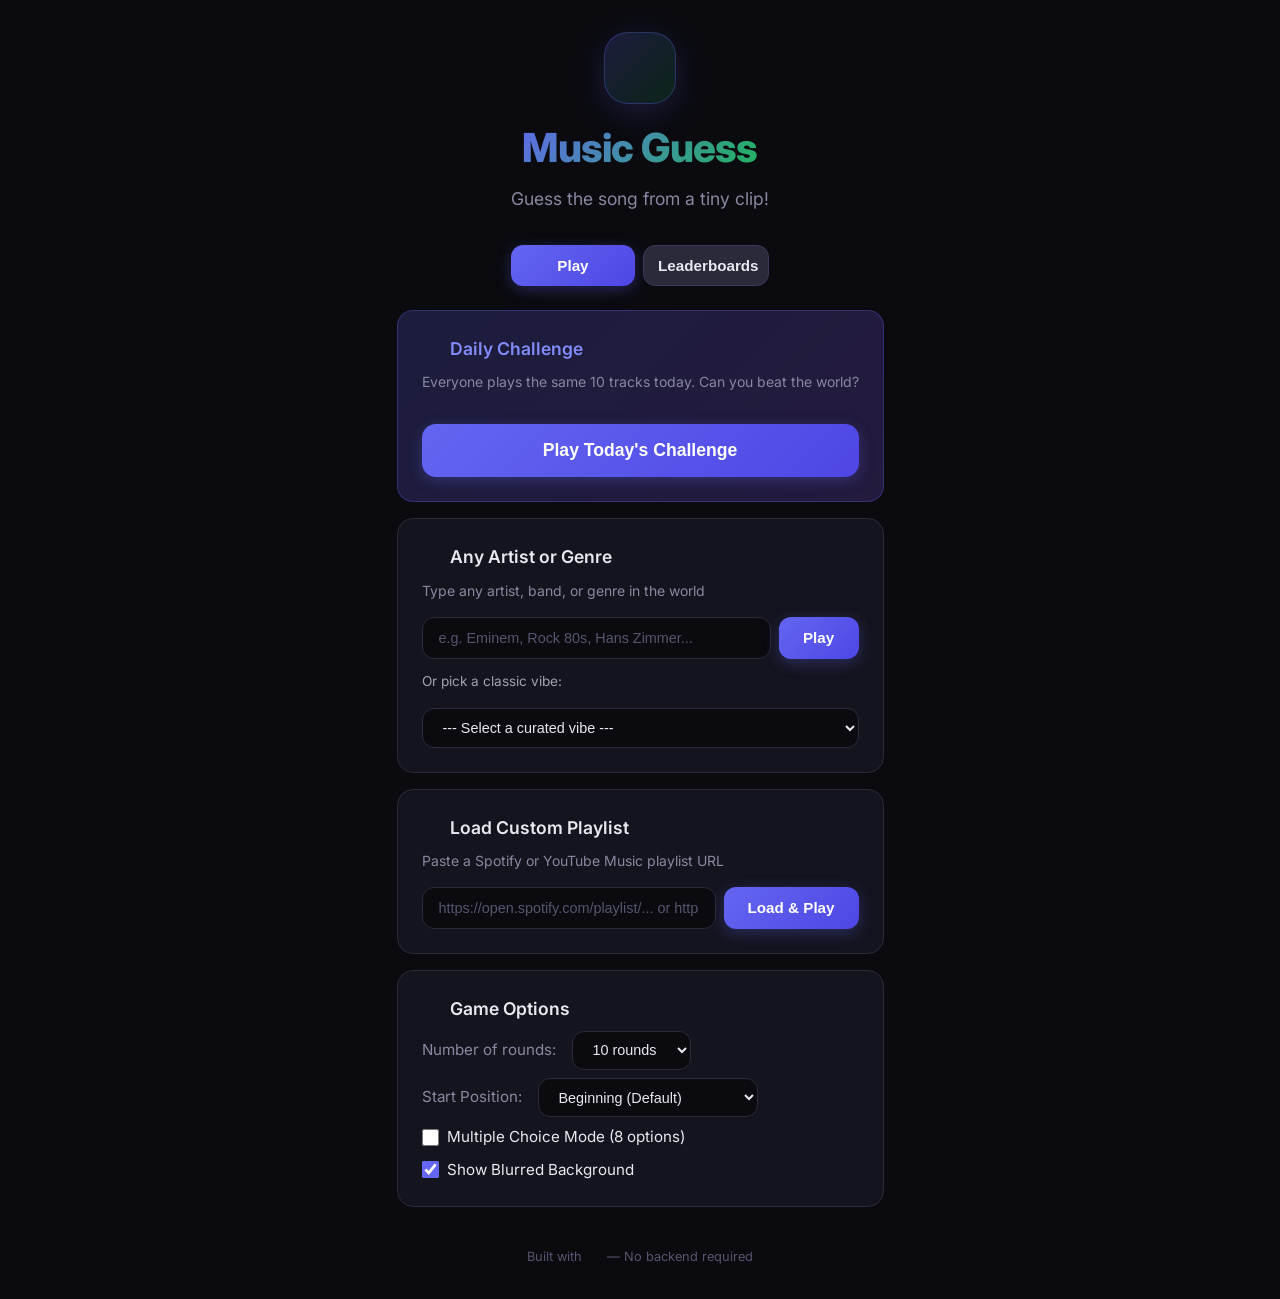
==== index.html @ 4e0e9b8f "feat: add global leaderboards tab to home screen" ====
<!DOCTYPE html>
<html lang="en">
<head>
    <meta charset="UTF-8">
    <meta name="viewport" content="width=device-width, initial-scale=1.0">
    <title>Music Guess — Song Guessing Game</title>
    <meta name="description" content="Guess the song from a tiny audio clip! Heardle-style music quiz using your Spotify or YouTube Music playlists.">

    <!-- Google Fonts: Inter -->
    <link rel="preconnect" href="https://fonts.googleapis.com">
    <link rel="preconnect" href="https://fonts.gstatic.com" crossorigin>
    <link href="https://fonts.googleapis.com/css2?family=Inter:wght@400;500;600;700;800&display=swap" rel="stylesheet">

    <!-- Favicon -->
    <link rel="icon" href="data:image/svg+xml,<svg xmlns='http://www.w3.org/2000/svg' viewBox='0 0 100 100'><text y='.9em' font-size='90'>🎵</text></svg>">

    <!-- Lucide Icons -->
    <script src="https://unpkg.com/lucide@0.469.0/dist/umd/lucide.min.js"></script>

    <!-- Stylesheet -->
    <link rel="stylesheet" href="css/style.css?v=18">
</head>
<body>
    <!-- Chameleon Mode Background Layer -->
    <div id="bg-layer" class="bg-layer"></div>

    <!-- ═══════════════════════════════════════════════════════════════
         SCREEN 1: SETUP
         ═══════════════════════════════════════════════════════════════ -->
    <div id="screen-setup" class="screen active" aria-hidden="false">
        <div class="container setup-container">
            <!-- Logo -->
            <header class="logo-section">
                <div class="logo-icon">
                    <i data-lucide="music-2"></i>
                </div>
                <h1 class="logo-title">Music Guess</h1>
                <p class="logo-subtitle">Guess the song from a tiny clip!</p>
            </header>

            <div class="setup-tabs" style="display: flex; gap: 0.5rem; justify-content: center; margin-bottom: 1.5rem;">
                <button id="tab-play" class="btn btn-primary" style="flex: 1;">Play</button>
                <button id="tab-leaderboards" class="btn btn-secondary" style="flex: 1;"><i data-lucide="trophy"></i> Leaderboards</button>
            </div>

            <div id="setup-content-play">
            <section class="card" id="daily-challenge-section" style="background: linear-gradient(135deg, rgba(99, 102, 241, 0.2) 0%, rgba(139, 92, 246, 0.2) 100%); border-color: rgba(99, 102, 241, 0.3);">
                <h3 class="card-title" style="color: #818cf8;">
                    <span class="card-icon"><i data-lucide="calendar"></i></span> Daily Challenge
                </h3>
                <p class="card-desc">Everyone plays the same 10 tracks today. Can you beat the world?</p>
                <button id="daily-challenge-btn" class="btn btn-primary btn-lg" style="width: 100%; margin-top: 1rem;">
                    Play Today's Challenge
                </button>
            </section>

            <!-- Infinite Search -->
            <section class="card" id="infinite-search-section">
                <h3 class="card-title">
                    <span class="card-icon"><i data-lucide="search"></i></span> Any Artist or Genre
                </h3>
                <p class="card-desc">Type any artist, band, or genre in the world</p>
                <div class="input-group" style="margin-bottom: 0.75rem;">
                    <input type="text" id="infinite-search-input"
                           placeholder="e.g. Eminem, Rock 80s, Hans Zimmer..."
                           spellcheck="false"
                           autocomplete="off">
                    <button id="infinite-search-btn" class="btn btn-primary">
                        <span>Play</span>
                    </button>
                </div>
                
                <!-- Quick suggestions -->
                <div style="font-size: 0.85rem; color: #9ca3af; margin-bottom: 0.5rem;">Or pick a classic vibe:</div>
                <div id="curated-modes-container" class="curated-modes-container">
                    <!-- Populated by JS -->
                </div>
            </section>

            <!-- Playlist URL -->
            <section class="card">
                <h3 class="card-title">
                    <span class="card-icon"><i data-lucide="list-music"></i></span> Load Custom Playlist
                </h3>
                <p class="card-desc">Paste a Spotify or YouTube Music playlist URL</p>
                <div class="input-group">
                    <input type="url" id="playlist-url-input"
                           placeholder="https://open.spotify.com/playlist/... or https://music.youtube.com/playlist?list=..."
                           spellcheck="false"
                           autocomplete="off">
                    <button id="load-playlist-btn" class="btn btn-primary">
                        <span>Load &amp; Play</span>
                    </button>
                </div>
            </section>

            <!-- Game Options -->
            <section class="card">
                <h3 class="card-title">
                    <span class="card-icon"><i data-lucide="sliders-horizontal"></i></span> Game Options
                </h3>
                <div class="options-row">
                    <label for="rounds-select">Number of rounds:</label>
                    <select id="rounds-select" class="select-input">
                        <option value="5">5 rounds</option>
                        <option value="10" selected>10 rounds</option>
                        <option value="15">15 rounds</option>
                        <option value="20">20 rounds</option>
                    </select>
                </div>
                <div class="options-row" style="margin-top: 0.5rem;">
                    <label for="start-pos-select" title="Choose where the song starts playing">Start Position:</label>
                    <select id="start-pos-select" class="select-input">
                        <option value="beginning" selected>Beginning (Default)</option>
                        <option value="chorus">Chorus (Highlight or 33%)</option>
                        <option value="random">Random (Hardcore)</option>
                    </select>
                </div>
                <div class="options-row" style="margin-top: 0.5rem;">
                    <label class="checkbox-label" title="Choose from a grid of options instead of typing">
                        <input type="checkbox" id="multiple-choice-checkbox">
                        Multiple Choice Mode (8 options)
                    </label>
                </div>
                <div class="options-row" style="margin-top: 0.5rem;">
                    <label class="checkbox-label" title="Show blurred background images from YouTube">
                        <input type="checkbox" id="bg-image-checkbox" checked>
                        Show Blurred Background
                    </label>
                </div>
            </div>

            <div id="setup-content-leaderboards" style="display: none;">
                <section class="card">
                    <h3 class="card-title">
                        <span class="card-icon"><i data-lucide="trophy"></i></span> Global Leaderboards
                    </h3>
                    <p class="card-desc">Select a leaderboard to view the top scores.</p>
                    
                    <div class="options-row">
                        <select id="leaderboard-select" class="select-input" style="width: 100%;">
                            <!-- Populated by JS (Daily Challenge + Curated) -->
                        </select>
                    </div>
                    
                    <div id="home-leaderboard-list" style="margin-top: 1rem; display: flex; flex-direction: column; gap: 0.5rem; max-height: 400px; overflow-y: auto;">
                        <div style="text-align: center; color: #9ca3af; padding: 1rem;">Select a leaderboard...</div>
                    </div>
                </section>
            </div>

            <footer class="setup-footer">
                <p>Built with <i data-lucide="heart" class="footer-heart"></i> — No backend required</p>
            </footer>
        </div>
    </div>

    <!-- ═══════════════════════════════════════════════════════════════
         SCREEN 2: LOADING
         ═══════════════════════════════════════════════════════════════ -->
    <div id="screen-loading" class="screen" aria-hidden="true">
        <div class="container loading-container">
            <div class="loading-spinner"></div>
            <h2 class="loading-title">Preparing Your Game</h2>
            <p id="loading-status" class="loading-status">Connecting...</p>

            <div class="progress-bar-container">
                <div class="progress-bar" id="loading-progress"></div>
            </div>
            <p id="loading-count" class="loading-count"></p>
        </div>
    </div>

    <!-- ═══════════════════════════════════════════════════════════════
         SCREEN 3: GAME
         ═══════════════════════════════════════════════════════════════ -->
    <div id="screen-game" class="screen" aria-hidden="true">
        <div class="container game-container">
            <!-- Header bar -->
            <div class="game-header" style="display: flex; justify-content: space-between; align-items: center; margin-bottom: 1.5rem;">
                <button id="quit-game-btn" class="btn btn-secondary" style="padding: 0.4rem 0.6rem; border-radius: 8px;" title="Quit to Menu">
                    <i data-lucide="log-out" style="width: 16px; height: 16px;"></i>
                </button>
                <div class="round-info" style="font-weight: 500; color: #a1a1aa;">
                    Round <span id="current-round">1</span> / <span id="total-rounds">10</span>
                </div>
                <div class="score-info" style="font-weight: 700;">
                    Score: <span id="current-score" class="score-value" style="color: #4ade80;">0</span>
                </div>
            </div>

            <!-- Play button area -->
            <div class="player-area">
                <button id="play-btn" class="play-button" disabled aria-label="Play audio clip">
                    <span class="play-icon" id="play-icon-inner"><i data-lucide="play"></i></span>
                </button>
                <div class="duration-label" id="duration-label">500ms</div>
            </div>

            <!-- Skip dots / attempt indicator -->
            <div class="skip-dots" id="skip-dots">
                <!-- Generated by ui.js -->
            </div>


            <!-- Multiple Choice Grid (Hidden by default) -->
            <div id="multiple-choice-area" class="multiple-choice-area" style="display: none;">
                <!-- Generated by ui.js -->
            </div>

            <!-- Guess input area -->
            <div class="guess-area" id="guess-area">
                <div class="autocomplete-container">
                    <input type="text" id="guess-input"
                           placeholder="Know it? Type your guess..."
                           autocomplete="off"
                           spellcheck="false"
                           aria-label="Song guess">
                    <div class="autocomplete-dropdown" id="autocomplete-dropdown" role="listbox">
                        <!-- Generated by ui.js -->
                    </div>
                </div>
                <div class="guess-buttons">
                    <button id="submit-btn" class="btn btn-primary btn-guess" disabled>
                        Submit
                    </button>
                    <button id="skip-btn" class="btn btn-secondary btn-skip">
                        Skip
                    </button>
                </div>
            </div>
        </div>
    </div>

    <!-- ═══════════════════════════════════════════════════════════════
         SCREEN 4: ROUND RESULT
         ═══════════════════════════════════════════════════════════════ -->
    <div id="screen-result" class="screen" aria-hidden="true">
        <div class="container result-container">
            <div id="result-icon" class="result-icon correct"><i data-lucide="check"></i></div>
            <h2 id="result-title" class="result-heading correct">Correct!</h2>

            <div class="reveal-image-wrapper">
                <img id="result-image" class="reveal-image" src="" alt="Album Art">
            </div>

            <div class="result-track-info">
                <p class="result-track-name" id="result-track-name"></p>
                <p class="result-track-artist" id="result-track-artist"></p>
            </div>

            <div id="result-points-container" class="result-points earned">
                +<span id="result-points">0</span> points
            </div>

            <div class="platform-links">
                <a id="link-spotify" href="#" target="_blank" rel="noopener" class="btn btn-secondary platform-btn spotify">
                    <i data-lucide="music"></i> Spotify
                </a>
                <a id="link-apple" href="#" target="_blank" rel="noopener" class="btn btn-secondary platform-btn apple">
                    <i data-lucide="music-4"></i> Apple Music
                </a>
            </div>

            <button id="next-round-btn" class="btn btn-primary btn-lg">
                Next Round →
            </button>
        </div>
    </div>

    <!-- ═══════════════════════════════════════════════════════════════
         SCREEN 5: GAME SUMMARY
         ═══════════════════════════════════════════════════════════════ -->
    <div id="screen-summary" class="screen" aria-hidden="true">
        <div class="container summary-container">
            <h2 class="summary-title">Game Over!</h2>

            <div class="final-score-section">
                <div class="final-score-number">
                    <span id="final-score">0</span>
                    <span class="score-divider">/</span>
                    <span id="max-score">60</span>
                </div>
                <div id="score-percentage" class="score-percentage">0%</div>
            </div>

            <div class="rounds-breakdown" id="rounds-breakdown">
                <!-- Generated by ui.js -->
            </div>

            <div class="leaderboard-section card" id="leaderboard-container" style="display: none; margin-top: 1.5rem; background: rgba(0,0,0,0.4); border: 1px solid rgba(255,255,255,0.1);">
                <h3 class="card-title" style="margin-bottom: 1rem; text-align: center; color: #fbbf24;">
                    <i data-lucide="trophy"></i> Global Leaderboard
                </h3>
                
                <div id="leaderboard-submit-form" class="input-group" style="margin-bottom: 1rem;">
                    <input type="text" id="leaderboard-name-input" placeholder="Enter your nickname..." maxlength="20" autocomplete="off">
                    <button id="leaderboard-submit-btn" class="btn btn-primary">Submit Score</button>
                </div>
                
                <div id="leaderboard-list" style="display: flex; flex-direction: column; gap: 0.5rem; max-height: 250px; overflow-y: auto;">
                    <!-- Populated by JS -->
                </div>
            </div>

            <div class="summary-buttons">
                <button id="share-btn" class="btn btn-secondary btn-lg" style="margin-bottom: 0.5rem; width: 100%;">
                    <i data-lucide="share-2"></i> Share Result
                </button>
                <button id="play-again-btn" class="btn btn-primary btn-lg" style="width: 100%;">
                    <i data-lucide="rotate-ccw"></i> Play Again
                </button>
            </div>
        </div>
    </div>

    <!-- ═══════════════════════════════════════════════════════════════
         HIDDEN: YouTube IFrame Player (positioned off-screen)
         ═══════════════════════════════════════════════════════════════ -->
    <div id="yt-player-container" class="yt-player-hidden" aria-hidden="true">
        <div id="yt-player"></div>
    </div>

    <!-- ═══════════════════════════════════════════════════════════════
         SCRIPTS (order matters — dependencies first)
         ═══════════════════════════════════════════════════════════════ -->
    <script src="https://cdn.jsdelivr.net/npm/canvas-confetti@1.9.3/dist/confetti.browser.min.js"></script>
    <script src="js/config.js?v=18"></script>
    <script src="js/fuzzy.js?v=18"></script>
    <script src="js/auth.js?v=18"></script>
    <script src="js/search.js?v=18"></script>
    <script src="js/player.js?v=18"></script>
    <script src="js/sfx.js?v=18"></script>
    <script src="js/music-fetcher.js?v=19"></script>
    <script src="js/game.js?v=18"></script>
    <script src="js/ui.js?v=18"></script>
    <script src="js/app.js?v=18"></script>
    <script>
        // Initialize Lucide icons after DOM is ready
        document.addEventListener('DOMContentLoaded', () => lucide.createIcons());
    </script>
</body>
</html>
---- css/style.css ----
/*
 * style.css — Music Guess — Dark theme responsive stylesheet
 *
 * Color palette:
 *   Background:  #0a0a0f (deep dark)
 *   Surface:     #14141f (cards)
 *   Border:      #2a2a3a
 *   Text:        #e8e8f0 (primary), #8888a0 (secondary)
 *   Accent 1:    #1DB954 (Spotify green)
 *   Accent 2:    #6366f1 (indigo)
 *   Error:       #ef4444
 *   Warning:     #f59e0b
 *   Success:     #22c55e
 */

/* ═══════════════════════════════════════════════════════════════════
   RESET & BASE
   ═══════════════════════════════════════════════════════════════════ */
*, *::before, *::after {
    margin: 0;
    padding: 0;
    box-sizing: border-box;
}

html {
    font-size: 16px;
    -webkit-font-smoothing: antialiased;
    -moz-osx-font-smoothing: grayscale;
}

body {
    font-family: 'Inter', -apple-system, BlinkMacSystemFont, 'Segoe UI', Roboto, 'Helvetica Neue', Arial, sans-serif;
    background: #0a0a0f;
    color: #e8e8f0;
    min-height: 100vh;
    line-height: 1.6;
    overflow-x: hidden;
}

.bg-layer {
    position: fixed;
    top: -50px; left: -50px; right: -50px; bottom: -50px;
    z-index: -1;
    background-size: cover;
    background-position: center;
    filter: blur(60px) brightness(0.6);
    opacity: 0;
    transition: opacity 1.5s ease, filter 1.5s ease, background-image 1.5s ease;
}

a {
    color: #6366f1;
    text-decoration: none;
    transition: color 0.2s;
}
a:hover {
    color: #818cf8;
    text-decoration: underline;
}

/* ═══════════════════════════════════════════════════════════════════
   LAYOUT
   ═══════════════════════════════════════════════════════════════════ */
.container {
    max-width: 640px;
    margin: 0 auto;
    padding: 1.5rem;
    width: 100%;
}

.screen {
    display: none;
    min-height: 100vh;
    animation: fadeIn 0.3s ease-out;
}
.screen.active {
    display: flex;
    flex-direction: column;
    align-items: center;
    justify-content: center;
}

@keyframes fadeIn {
    from { opacity: 0; transform: translateY(10px); }
    to   { opacity: 1; transform: translateY(0); }
}

/* ═══════════════════════════════════════════════════════════════════
   CARDS
   ═══════════════════════════════════════════════════════════════════ */
.card {
    background: #14141f;
    border: 1px solid #2a2a3a;
    border-radius: 16px;
    padding: 1.5rem;
    margin-bottom: 1rem;
    width: 100%;
    transition: border-color 0.2s;
}
.card:hover {
    border-color: #3a3a5a;
}

.card-title {
    font-size: 1.1rem;
    font-weight: 600;
    margin-bottom: 0.5rem;
    display: flex;
    align-items: center;
    gap: 0.5rem;
}

.card-icon {
    display: flex;
    align-items: center;
    justify-content: center;
    width: 1.3rem;
    height: 1.3rem;
    color: #6366f1;
    flex-shrink: 0;
}
.card-icon svg {
    width: 100%;
    height: 100%;
    stroke-width: 2;
}

.card-desc {
    font-size: 0.875rem;
    color: #8888a0;
    margin-bottom: 1rem;
    line-height: 1.5;
}
.card-desc small {
    opacity: 0.7;
}

/* ═══════════════════════════════════════════════════════════════════
   BUTTONS
   ═══════════════════════════════════════════════════════════════════ */
.btn {
    display: inline-flex;
    align-items: center;
    justify-content: center;
    padding: 0.7rem 1.5rem;
    border: none;
    border-radius: 12px;
    font-size: 0.95rem;
    font-weight: 600;
    cursor: pointer;
    transition: all 0.2s ease;
    white-space: nowrap;
    min-width: 80px;
}
.btn:disabled {
    opacity: 0.4;
    cursor: not-allowed;
}

.btn-primary {
    background: linear-gradient(135deg, #6366f1, #4f46e5);
    color: white;
    box-shadow: 0 4px 15px rgba(99, 102, 241, 0.3);
}
.btn-primary:hover:not(:disabled) {
    background: linear-gradient(135deg, #818cf8, #6366f1);
    box-shadow: 0 6px 20px rgba(99, 102, 241, 0.4);
    transform: translateY(-1px);
}
.btn-primary:active:not(:disabled) {
    transform: translateY(0);
}

.btn-secondary {
    background: #2a2a3a;
    color: #e8e8f0;
    border: 1px solid #3a3a5a;
}
.btn-secondary:hover:not(:disabled) {
    background: #3a3a4a;
    border-color: #4a4a6a;
}

.btn-lg {
    padding: 1rem 2.5rem;
    font-size: 1.1rem;
    border-radius: 14px;
}

/* ═══════════════════════════════════════════════════════════════════
   INPUTS
   ═══════════════════════════════════════════════════════════════════ */
.input-group {
    display: flex;
    gap: 0.5rem;
    width: 100%;
}

.input-group input[type="text"],
.input-group input[type="url"] {
    flex: 1;
    min-width: 0;
}

input[type="text"],
input[type="url"] {
    background: #0a0a0f;
    border: 1px solid #2a2a3a;
    border-radius: 12px;
    padding: 0.75rem 1rem;
    font-size: 0.9rem;
    color: #e8e8f0;
    outline: none;
    transition: border-color 0.2s, box-shadow 0.2s;
    width: 100%;
}
input:focus {
    border-color: #6366f1;
    box-shadow: 0 0 0 3px rgba(99, 102, 241, 0.15);
}
input::placeholder {
    color: #555570;
}
input:disabled {
    opacity: 0.5;
    cursor: not-allowed;
}

.select-input {
    background: #0a0a0f;
    border: 1px solid #2a2a3a;
    border-radius: 12px;
    padding: 0.6rem 1rem;
    font-size: 0.9rem;
    color: #e8e8f0;
    outline: none;
    cursor: pointer;
    appearance: auto;
}

.options-row {
    display: flex;
    align-items: center;
    gap: 1rem;
    flex-wrap: wrap;
}
.options-row label {
    font-size: 0.95rem;
    color: #8888a0;
}
.checkbox-label {
    display: flex;
    align-items: center;
    gap: 0.5rem;
    cursor: pointer;
    user-select: none;
    color: #e8e8f0 !important;
}
.checkbox-label input[type="checkbox"] {
    width: 1.1rem;
    height: 1.1rem;
    accent-color: #6366f1;
}

.status-text {
    font-size: 0.8rem;
    margin-top: 0.5rem;
    min-height: 1.2rem;
}
.status-text.success { color: #22c55e; }
.status-text.error { color: #ef4444; }

/* ═══════════════════════════════════════════════════════════════════
   CURATED MODES (QUICK PLAY)
   ═══════════════════════════════════════════════════════════════════ */
.curated-modes-container {
    display: flex;
    flex-direction: column;
    gap: 1.5rem;
    margin-top: 1rem;
}

.modes-category {
    display: flex;
    flex-direction: column;
    gap: 0.5rem;
}

.modes-category-title {
    font-size: 0.85rem;
    text-transform: uppercase;
    letter-spacing: 1px;
    color: #8888a0;
    font-weight: 700;
}

.modes-grid {
    display: grid;
    grid-template-columns: repeat(auto-fill, minmax(130px, 1fr));
    gap: 0.5rem;
}

.mode-chip {
    background: #1e1e2e;
    border: 1px solid #3a3a5a;
    border-radius: 10px;
    padding: 0.75rem 0.5rem;
    font-size: 0.85rem;
    font-weight: 600;
    color: #c8c8e0;
    cursor: pointer;
    text-align: center;
    transition: all 0.2s ease;
    display: flex;
    align-items: center;
    justify-content: center;
    min-height: 44px;
}

.mode-chip:hover {
    background: rgba(99, 102, 241, 0.15);
    border-color: #6366f1;
    color: #fff;
    transform: translateY(-2px);
    box-shadow: 0 4px 12px rgba(99, 102, 241, 0.2);
}

.mode-chip:active {
    transform: translateY(0);
}

/* ═══════════════════════════════════════════════════════════════════
   SETUP SCREEN
   ═══════════════════════════════════════════════════════════════════ */
.setup-container {
    display: flex;
    flex-direction: column;
    align-items: center;
    padding-top: 2rem;
    padding-bottom: 2rem;
}

.logo-section {
    text-align: center;
    margin-bottom: 2rem;
}

.logo-icon {
    width: 72px;
    height: 72px;
    margin: 0 auto 0.75rem;
    display: flex;
    align-items: center;
    justify-content: center;
    background: linear-gradient(135deg, rgba(99,102,241,0.2), rgba(29,185,84,0.15));
    border-radius: 24px;
    border: 1px solid rgba(99,102,241,0.3);
    box-shadow: 0 8px 32px rgba(99,102,241,0.2);
    animation: bounce 2s ease-in-out infinite;
}
.logo-icon svg {
    width: 36px;
    height: 36px;
    color: #818cf8;
    stroke-width: 1.5;
}

@keyframes bounce {
    0%, 100% { transform: translateY(0); }
    50% { transform: translateY(-8px); }
}

.logo-title {
    font-size: 2.5rem;
    font-weight: 800;
    background: linear-gradient(135deg, #6366f1, #1DB954);
    -webkit-background-clip: text;
    -webkit-text-fill-color: transparent;
    background-clip: text;
    letter-spacing: -0.02em;
}

.logo-subtitle {
    color: #8888a0;
    font-size: 1.1rem;
    margin-top: 0.3rem;
}

.setup-footer {
    text-align: center;
    color: #555570;
    font-size: 0.8rem;
    margin-top: 1.5rem;
}

/* ═══════════════════════════════════════════════════════════════════
   LOADING SCREEN
   ═══════════════════════════════════════════════════════════════════ */
.loading-container {
    text-align: center;
    display: flex;
    flex-direction: column;
    align-items: center;
}

.loading-spinner {
    width: 60px;
    height: 60px;
    border: 4px solid #2a2a3a;
    border-top-color: #6366f1;
    border-radius: 50%;
    animation: spin 0.9s linear infinite;
    margin-bottom: 1.5rem;
}

@keyframes spin {
    to { transform: rotate(360deg); }
}

.loading-title {
    font-size: 1.5rem;
    font-weight: 700;
    margin-bottom: 0.5rem;
}

.loading-status {
    color: #8888a0;
    font-size: 0.95rem;
    margin-bottom: 1.5rem;
}

.progress-bar-container {
    width: 100%;
    max-width: 400px;
    height: 8px;
    background: #2a2a3a;
    border-radius: 4px;
    overflow: hidden;
}

.progress-bar {
    height: 100%;
    background: linear-gradient(90deg, #6366f1, #1DB954);
    border-radius: 4px;
    width: 0%;
    transition: width 0.3s ease;
}

.loading-count {
    color: #8888a0;
    font-size: 0.85rem;
    margin-top: 0.75rem;
}

/* ═══════════════════════════════════════════════════════════════════
   GAME SCREEN
   ═══════════════════════════════════════════════════════════════════ */
.game-container {
    display: flex;
    flex-direction: column;
    align-items: center;
    gap: 1.5rem;
    padding-top: 2rem;
    min-height: 100vh;
    justify-content: flex-start;
}

.game-header {
    display: flex;
    justify-content: space-between;
    width: 100%;
    padding: 0.8rem 1rem;
    background: #14141f;
    border-radius: 12px;
    border: 1px solid #2a2a3a;
    font-size: 0.95rem;
}

.round-info {
    color: #8888a0;
}
.round-info span {
    color: #e8e8f0;
    font-weight: 700;
}

.score-info {
    color: #8888a0;
}
.score-value {
    color: #1DB954;
    font-weight: 700;
    font-size: 1.1rem;
    transition: transform 0.2s;
    display: inline-block;
}
.score-pop {
    animation: popIn 0.3s ease;
}

@keyframes popIn {
    0%   { transform: scale(1); }
    50%  { transform: scale(1.3); }
    100% { transform: scale(1); }
}

/* Play Button */
.player-area {
    display: flex;
    flex-direction: column;
    align-items: center;
    gap: 0.8rem;
    margin: 1rem 0;
}

.play-button {
    width: 120px;
    height: 120px;
    border-radius: 50%;
    border: 3px solid #6366f1;
    background: radial-gradient(circle at 40% 40%, #1e1e3a, #14141f);
    color: #6366f1;
    font-size: 2.5rem;
    cursor: pointer;
    display: flex;
    align-items: center;
    justify-content: center;
    transition: all 0.3s ease;
    position: relative;
    box-shadow: 0 0 30px rgba(99, 102, 241, 0.15);
}
.play-button:hover:not(:disabled) {
    transform: scale(1.05);
    box-shadow: 0 0 40px rgba(99, 102, 241, 0.3);
    border-color: #818cf8;
}
.play-button:active:not(:disabled) {
    transform: scale(0.98);
}
.play-button:disabled {
    cursor: not-allowed;
    opacity: 0.6;
}

.play-button.playing {
    border-color: #1DB954;
    color: #1DB954;
    animation: pulse-ring 0.8s ease infinite;
    box-shadow: 0 0 40px rgba(29, 185, 84, 0.3);
}

@keyframes pulse-ring {
    0%   { box-shadow: 0 0 20px rgba(29, 185, 84, 0.3); }
    50%  { box-shadow: 0 0 40px rgba(29, 185, 84, 0.5); }
    100% { box-shadow: 0 0 20px rgba(29, 185, 84, 0.3); }
}

.play-button.loading-state {
    border-color: #555570;
    color: #555570;
}

.play-icon {
    line-height: 1;
    display: flex;
    align-items: center;
    justify-content: center;
}
.play-icon svg {
    width: 2.5rem;
    height: 2.5rem;
    stroke-width: 1.5;
}

/* Loading spinner icon inside play button */
.icon-spin {
    animation: spin 1s linear infinite;
    display: flex;
}
.icon-spin svg {
    width: 2.5rem;
    height: 2.5rem;
    stroke-width: 1.5;
}

.duration-label {
    font-size: 1.1rem;
    font-weight: 700;
    color: #6366f1;
    text-align: center;
}

/* Skip Dots */
.skip-dots {
    display: flex;
    gap: 0.6rem;
    align-items: center;
    justify-content: center;
    padding: 0.5rem 0;
}

.skip-dot {
    width: 32px;
    height: 32px;
    border-radius: 50%;
    background: #2a2a3a;
    border: 2px solid #3a3a5a;
    display: flex;
    align-items: center;
    justify-content: center;
    transition: all 0.3s ease;
    position: relative;
}
.skip-dot.current {
    border-color: #6366f1;
    background: rgba(99, 102, 241, 0.15);
    transform: scale(1.15);
}
.skip-dot.used {
    border-color: #ef4444;
    background: rgba(239, 68, 68, 0.2);
}

.dot-label {
    font-size: 0.55rem;
    font-weight: 600;
    color: #8888a0;
    position: absolute;
    bottom: -18px;
    white-space: nowrap;
}
.skip-dot.current .dot-label {
    color: #6366f1;
}

/* Guess Area */
.guess-area {
    display: flex;
    flex-direction: column;
    gap: 1rem;
    width: 100%;
    margin-top: 2rem;
}

.multiple-choice-area {
    display: grid;
    grid-template-columns: repeat(2, 1fr);
    gap: 0.5rem;
    width: 100%;
    margin-top: 2rem;
}

@media (max-width: 480px) {
    .multiple-choice-area {
        grid-template-columns: 1fr;
    }
}

.mc-btn {
    background: #1e1e2d;
    border: 1px solid #2a2a3a;
    color: #e8e8f0;
    padding: 0.75rem;
    border-radius: 6px;
    font-size: 0.9rem;
    text-align: left;
    cursor: pointer;
    transition: all 0.2s;
    overflow: hidden;
    white-space: nowrap;
    text-overflow: ellipsis;
}
.mc-btn:hover {
    background: #2a2a3a;
    border-color: #6366f1;
}

.mc-btn.correct {
    background: rgba(34, 197, 94, 0.15) !important;
    border-color: #22c55e !important;
    color: #22c55e !important;
}

.mc-btn.wrong {
    background: rgba(239, 68, 68, 0.15) !important;
    border-color: #ef4444 !important;
    color: #ef4444 !important;
}

.mc-btn .mc-artist {
    font-size: 0.75rem;
    color: #8888a0;
    display: block;
    margin-top: 0.2rem;
}

.autocomplete-container {
    position: relative;
    width: 100%;
}

#guess-input {
    width: 100%;
    font-size: 1rem;
    padding: 0.9rem 1rem;
    border-radius: 14px;
}

.autocomplete-dropdown {
    position: absolute;
    top: 100%;
    left: 0;
    right: 0;
    background: #1e1e2e;
    border: 1px solid #3a3a5a;
    border-radius: 12px;
    margin-top: 4px;
    max-height: 280px;
    overflow-y: auto;
    z-index: 100;
    display: none;
    box-shadow: 0 10px 30px rgba(0, 0, 0, 0.5);
}
.autocomplete-dropdown.visible {
    display: block;
    animation: dropdownIn 0.15s ease-out;
}

@keyframes dropdownIn {
    from { opacity: 0; transform: translateY(-5px); }
    to   { opacity: 1; transform: translateY(0); }
}

.autocomplete-item {
    padding: 0.7rem 1rem;
    cursor: pointer;
    font-size: 0.9rem;
    color: #c8c8e0;
    border-bottom: 1px solid #2a2a3a;
    transition: background 0.15s;
}
.autocomplete-item:last-child {
    border-bottom: none;
}
.autocomplete-item:hover,
.autocomplete-item.selected {
    background: rgba(99, 102, 241, 0.15);
    color: #e8e8f0;
}

.guess-buttons {
    display: flex;
    gap: 0.5rem;
    width: 100%;
}

.btn-guess {
    flex: 1;
}
.btn-skip {
    flex: 0 0 auto;
    min-width: 100px;
}

/* ═══════════════════════════════════════════════════════════════════
   REVEAL CONTAINER (During Game)
   ═══════════════════════════════════════════════════════════════════ */
.reveal-container {
    width: 100%;
    display: flex;
    flex-direction: column;
    align-items: center;
    justify-content: center;
    gap: 0.5rem;
    margin-top: 0.5rem;
    text-align: center;
    padding: 1rem;
    background: #14141f;
    border-radius: 16px;
    border: 1px solid #2a2a3a;
    box-shadow: 0 10px 30px rgba(0, 0, 0, 0.3);
}

.reveal-container.animate-reveal {
    animation: slideUpFade 0.6s cubic-bezier(0.16, 1, 0.3, 1) forwards;
}

@keyframes slideUpFade {
    from { opacity: 0; transform: translateY(30px) scale(0.95); }
    to   { opacity: 1; transform: translateY(0) scale(1); }
}

.reveal-status {
    font-size: 1.1rem;
    font-weight: 800;
    margin-bottom: 0.5rem;
    text-transform: uppercase;
    letter-spacing: 1px;
}

.reveal-image-wrapper {
    width: 180px;
    height: 180px;
    border-radius: 12px;
    overflow: hidden;
    margin-bottom: 0.5rem;
    box-shadow: 0 8px 25px rgba(0,0,0,0.5);
    background: #1e1e2e;
    display: flex;
    align-items: center;
    justify-content: center;
}

.reveal-image {
    width: 100%;
    height: 100%;
    object-fit: cover;
    animation: imagePop 0.8s cubic-bezier(0.16, 1, 0.3, 1) forwards;
}

@keyframes imagePop {
    0%   { opacity: 0; transform: scale(0.8) rotate(-5deg); }
    50%  { transform: scale(1.05) rotate(2deg); }
    100% { opacity: 1; transform: scale(1) rotate(0); }
}

.reveal-title {
    font-size: 1.3rem;
    font-weight: 700;
    color: #ffffff;
    margin-top: 0.5rem;
    animation: slideInRight 0.5s ease 0.2s both;
}

.reveal-artist {
    font-size: 1rem;
    font-weight: 500;
    color: #a0a0c0;
    animation: slideInRight 0.5s ease 0.3s both;
}

@keyframes slideInRight {
    from { opacity: 0; transform: translateX(-15px); }
    to   { opacity: 1; transform: translateX(0); }
}

/* ═══════════════════════════════════════════════════════════════════
   RESULT SCREEN
   ═══════════════════════════════════════════════════════════════════ */
.result-container {
    text-align: center;
    display: flex;
    flex-direction: column;
    align-items: center;
    gap: 1rem;
}

.result-icon {
    font-size: 5rem;
    width: 120px;
    height: 120px;
    border-radius: 50%;
    display: flex;
    align-items: center;
    justify-content: center;
    animation: resultPop 0.4s ease-out;
}
.result-icon svg {
    width: 3rem;
    height: 3rem;
    stroke-width: 2.5;
}
.result-icon.correct {
    background: rgba(34, 197, 94, 0.15);
    color: #22c55e;
    border: 3px solid #22c55e;
}
.result-icon.wrong {
    background: rgba(239, 68, 68, 0.15);
    color: #ef4444;
    border: 3px solid #ef4444;
}

.platform-links {
    display: flex;
    gap: 0.5rem;
    margin-top: 0.5rem;
    margin-bottom: 1rem;
    width: 100%;
}
.platform-btn {
    flex: 1;
    display: flex;
    align-items: center;
    justify-content: center;
    gap: 0.5rem;
    font-size: 0.85rem;
    padding: 0.75rem;
}
.platform-btn.spotify:hover { border-color: #1DB954; color: #1DB954; }
.platform-btn.apple:hover { border-color: #FA243C; color: #FA243C; }

@keyframes resultPop {
    0%   { transform: scale(0); opacity: 0; }
    60%  { transform: scale(1.1); }
    100% { transform: scale(1); opacity: 1; }
}

.result-heading {
    font-size: 1.8rem;
    font-weight: 800;
}
.result-heading.correct { color: #22c55e; }
.result-heading.wrong { color: #ef4444; }

.result-track-info {
    background: #14141f;
    border: 1px solid #2a2a3a;
    border-radius: 14px;
    padding: 1.25rem 1.5rem;
    width: 100%;
    max-width: 400px;
}

.result-track-name {
    font-size: 1.2rem;
    font-weight: 700;
    color: #e8e8f0;
    margin-bottom: 0.25rem;
}

.result-track-artist {
    font-size: 1rem;
    color: #8888a0;
}

.result-points {
    font-size: 1.3rem;
    font-weight: 700;
    padding: 0.5rem 1.5rem;
    border-radius: 10px;
}
.result-points.earned {
    color: #22c55e;
    background: rgba(34, 197, 94, 0.1);
}
.result-points.zero {
    color: #8888a0;
    background: rgba(136, 136, 160, 0.1);
}

/* ═══════════════════════════════════════════════════════════════════
   SUMMARY SCREEN
   ═══════════════════════════════════════════════════════════════════ */
.summary-container {
    text-align: center;
    display: flex;
    flex-direction: column;
    align-items: center;
    gap: 1.5rem;
    padding-top: 2rem;
}

.summary-title {
    font-size: 2rem;
    font-weight: 800;
}

.final-score-section {
    display: flex;
    flex-direction: column;
    align-items: center;
    gap: 0.5rem;
}

.final-score-number {
    font-size: 3rem;
    font-weight: 800;
}
#final-score {
    color: #6366f1;
}
.score-divider {
    color: #555570;
    margin: 0 0.3rem;
}
#max-score {
    color: #8888a0;
}

.score-percentage {
    font-size: 1.4rem;
    font-weight: 700;
    padding: 0.3rem 1rem;
    border-radius: 8px;
}
.score-percentage.excellent {
    color: #22c55e;
    background: rgba(34, 197, 94, 0.1);
}
.score-percentage.good {
    color: #6366f1;
    background: rgba(99, 102, 241, 0.1);
}
.score-percentage.okay {
    color: #f59e0b;
    background: rgba(245, 158, 11, 0.1);
}
.score-percentage.low {
    color: #ef4444;
    background: rgba(239, 68, 68, 0.1);
}

/* Rounds Breakdown */
.rounds-breakdown {
    width: 100%;
    max-width: 500px;
    display: flex;
    flex-direction: column;
    gap: 0.4rem;
    text-align: left;
}

.breakdown-row {
    display: flex;
    align-items: center;
    gap: 0.6rem;
    padding: 0.5rem 0.8rem;
    border-radius: 8px;
    font-size: 0.85rem;
    background: #14141f;
    border: 1px solid #2a2a3a;
}
.breakdown-row.correct {
    border-left: 3px solid #22c55e;
}
.breakdown-row.wrong {
    border-left: 3px solid #ef4444;
}

.breakdown-num {
    color: #555570;
    font-weight: 700;
    min-width: 30px;
}

.breakdown-track {
    flex: 1;
    color: #c8c8e0;
    white-space: nowrap;
    overflow: hidden;
    text-overflow: ellipsis;
}

.breakdown-dots {
    display: flex;
    gap: 2px;
    flex-shrink: 0;
}

.mini-dot {
    font-size: 0.55rem;
    line-height: 1;
}
.mini-dot.hit { color: #22c55e; }
.mini-dot.miss { color: #ef4444; }
.mini-dot.skipped { color: #f59e0b; }
.mini-dot.unused { color: #3a3a5a; }

.breakdown-pts {
    font-weight: 700;
    min-width: 30px;
    text-align: right;
    display: flex;
    align-items: center;
    justify-content: flex-end;
}
.breakdown-row.correct .breakdown-pts { color: #22c55e; }
.breakdown-row.wrong .breakdown-pts { color: #ef4444; }

/* Small inline icon (e.g. ✗ in breakdown) */
.inline-icon {
    display: inline-flex;
    vertical-align: middle;
}
.inline-icon svg {
    width: 0.9rem;
    height: 0.9rem;
    stroke-width: 2.5;
}

/* Lucide icons in buttons (e.g. Play Again) */
.btn i, .btn svg {
    width: 1em;
    height: 1em;
    vertical-align: middle;
    margin-right: 0.3em;
    stroke-width: 2;
}

/* Arrow icon at end of button (no left margin, small right offset) */
.btn-arrow-icon {
    margin-right: 0 !important;
    margin-left: 0.25em;
}

/* ═══════════════════════════════════════════════════════════════════
   HIDDEN YOUTUBE PLAYER
   ═══════════════════════════════════════════════════════════════════ */
.yt-player-hidden {
    position: fixed;
    top: -9999px;
    left: -9999px;
    width: 1px;
    height: 1px;
    opacity: 0;
    pointer-events: none;
    z-index: -9999;
    overflow: hidden;
}

/* ═══════════════════════════════════════════════════════════════════
   TOAST NOTIFICATIONS
   ═══════════════════════════════════════════════════════════════════ */
#toast-container {
    position: fixed;
    top: 1.5rem;
    right: 1.5rem;
    z-index: 10000;
    display: flex;
    flex-direction: column;
    gap: 0.5rem;
    pointer-events: none;
}

.toast {
    padding: 0.8rem 1.2rem;
    border-radius: 10px;
    font-size: 0.875rem;
    font-weight: 500;
    color: white;
    opacity: 0;
    transform: translateX(30px);
    transition: opacity 0.3s ease, transform 0.3s ease;
    pointer-events: auto;
    max-width: 360px;
    box-shadow: 0 8px 25px rgba(0, 0, 0, 0.4);
    display: flex;
    justify-content: space-between;
    align-items: flex-start;
    gap: 0.75rem;
}
.toast.visible {
    opacity: 1;
    transform: translateX(0);
}

.toast-close {
    background: none;
    border: none;
    color: rgba(255, 255, 255, 0.7);
    font-size: 1.2rem;
    line-height: 1;
    cursor: pointer;
    padding: 0;
    margin-top: -2px; /* slight visual alignment */
    transition: color 0.2s ease;
}
.toast-close:hover {
    color: white;
}

.toast-info    { background: #2a2a5a; border: 1px solid #4a4a7a; }
.toast-success { background: #14532d; border: 1px solid #166534; }
.toast-error   { background: #7f1d1d; border: 1px solid #991b1b; }
.toast-warning { background: #78350f; border: 1px solid #92400e; }

/* ═══════════════════════════════════════════════════════════════════
   SHAKE ANIMATION (wrong guess)
   ═══════════════════════════════════════════════════════════════════ */
.shake {
    animation: shake 0.5s ease;
}

@keyframes shake {
    0%, 100%  { transform: translateX(0); }
    10%, 50%, 90% { transform: translateX(-6px); }
    30%, 70%  { transform: translateX(6px); }
}

/* ═══════════════════════════════════════════════════════════════════
   RESPONSIVE
   ═══════════════════════════════════════════════════════════════════ */
@media (max-width: 480px) {
    .container {
        padding: 1rem;
    }

    .logo-title {
        font-size: 2rem;
    }

    .logo-icon {
        font-size: 3rem;
    }

    .play-button {
        width: 100px;
        height: 100px;
        font-size: 2rem;
    }

    .card {
        padding: 1.2rem;
        border-radius: 12px;
    }

    .input-group {
        flex-direction: column;
    }

    .game-header {
        font-size: 0.85rem;
        padding: 0.6rem 0.8rem;
    }

    .final-score-number {
        font-size: 2.5rem;
    }

    .breakdown-track {
        max-width: 150px;
    }

    .guess-buttons {
        flex-direction: column;
    }
    .btn-skip {
        width: 100%;
    }

    #toast-container {
        top: auto;
        bottom: 1rem;
        right: 1rem;
        left: 1rem;
    }
    .toast {
        max-width: 100%;
    }
}

/* ═══════════════════════════════════════════════════════════════════
   SCROLLBAR (webkit)
   ═══════════════════════════════════════════════════════════════════ */
::-webkit-scrollbar {
    width: 6px;
}
::-webkit-scrollbar-track {
    background: transparent;
}
::-webkit-scrollbar-thumb {
    background: #3a3a5a;
    border-radius: 3px;
}
::-webkit-scrollbar-thumb:hover {
    background: #555570;
}

/* ═══════════════════════════════════════════════════════════════════
   SELECTION
   ═══════════════════════════════════════════════════════════════════ */
::selection {
    background: rgba(99, 102, 241, 0.3);
    color: #e8e8f0;
}

/* Footer heart icon */
.footer-heart {
    display: inline-flex;
    vertical-align: middle;
    width: 0.85rem;
    height: 0.85rem;
    color: #ef4444;
    margin: 0 0.15em;
    position: relative;
    top: -1px;
}
.footer-heart svg {
    width: 100%;
    height: 100%;
    stroke-width: 2;
    fill: #ef4444;
    stroke: #ef4444;
}
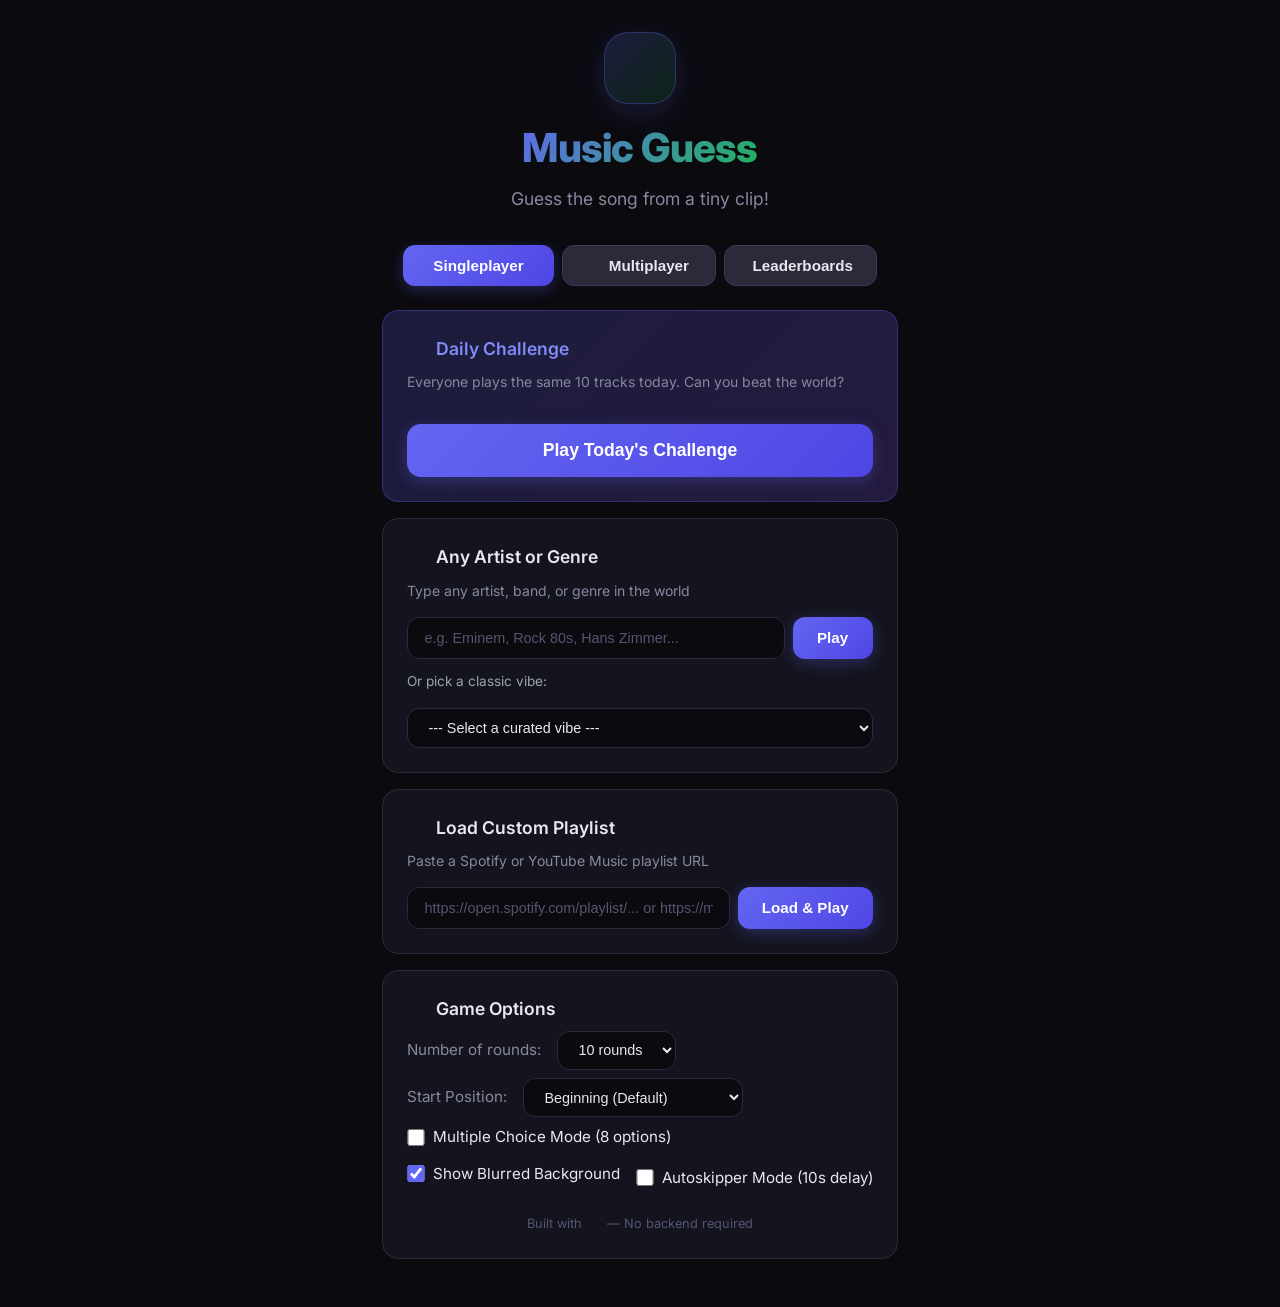
==== commit 2592a25b: "feat: implement multiplayer game state sync, speed scoring, skip voting, and autoskipper" ====
--- a/index.html
+++ b/index.html
@@ -39,7 +39,8 @@
             </header>
 
             <div class="setup-tabs" style="display: flex; gap: 0.5rem; justify-content: center; margin-bottom: 1.5rem;">
-                <button id="tab-play" class="btn btn-primary" style="flex: 1;">Play</button>
+                <button id="tab-play" class="btn btn-primary" style="flex: 1;">Singleplayer</button>
+                <button id="tab-multiplayer" class="btn btn-secondary" style="flex: 1;"><i data-lucide="users"></i> Multiplayer</button>
                 <button id="tab-leaderboards" class="btn btn-secondary" style="flex: 1;"><i data-lucide="trophy"></i> Leaderboards</button>
             </div>
 
@@ -127,7 +128,59 @@
                         <input type="checkbox" id="bg-image-checkbox" checked>
                         Show Blurred Background
                     </label>
-                </div>
+                <div class="options-row" style="margin-top: 0.5rem;">
+                    <label class="checkbox-label" title="Automatically play the next clip after 10 seconds of silence">
+                        <input type="checkbox" id="autoskipper-checkbox">
+                        Autoskipper Mode (10s delay)
+                    </label>
+                </div>
+            </div>
+
+            <div id="setup-content-multiplayer" style="display: none;">
+                <section class="card">
+                    <h3 class="card-title">
+                        <span class="card-icon"><i data-lucide="users"></i></span> Multiplayer
+                    </h3>
+                    <p class="card-desc">Play in real-time with your friends! (No backend required)</p>
+                    
+                    <div id="mp-join-section">
+                        <div class="input-group" style="margin-bottom: 1rem;">
+                            <input type="text" id="mp-name-input" placeholder="Your nickname" maxlength="15" autocomplete="off">
+                        </div>
+                        
+                        <div style="display: flex; gap: 0.5rem;">
+                            <button id="mp-create-btn" class="btn btn-primary" style="flex: 1;">Create Room (Host)</button>
+                        </div>
+                        
+                        <hr style="margin: 1.5rem 0; border: 0; border-top: 1px solid rgba(255,255,255,0.1);">
+                        
+                        <div class="input-group">
+                            <input type="text" id="mp-room-input" placeholder="Room Code" maxlength="6" autocomplete="off" style="text-transform: uppercase;">
+                            <button id="mp-join-btn" class="btn btn-secondary">Join</button>
+                        </div>
+                    </div>
+
+                    <div id="mp-lobby-section" style="display: none;">
+                        <h4 style="margin-bottom: 0.5rem; color: #4ade80;">Connected!</h4>
+                        <p style="margin-bottom: 1rem;">Room Code: <strong id="mp-lobby-code" style="font-size: 1.5rem; color: #fbbf24; letter-spacing: 2px;"></strong></p>
+                        
+                        <div style="background: rgba(0,0,0,0.2); padding: 1rem; border-radius: 0.5rem; margin-bottom: 1rem;">
+                            <h5 style="margin-bottom: 0.5rem; color: #9ca3af;">Players (<span id="mp-player-count">1</span>)</h5>
+                            <div id="mp-player-list" style="display: flex; flex-direction: column; gap: 0.25rem;">
+                                <!-- Populated by JS -->
+                            </div>
+                        </div>
+
+                        <div id="mp-host-instruction" style="display: none; color: #fbbf24; font-size: 0.9rem; margin-bottom: 1rem;">
+                            <i data-lucide="info"></i> As the Host, go to the <strong>Singleplayer</strong> tab to select a playlist and start the game!
+                        </div>
+                        <div id="mp-guest-instruction" style="display: none; color: #9ca3af; font-size: 0.9rem; margin-bottom: 1rem;">
+                            Waiting for host to start the game...
+                        </div>
+
+                        <button id="mp-leave-btn" class="btn btn-secondary" style="width: 100%;">Leave Room</button>
+                    </div>
+                </section>
             </div>
 
             <div id="setup-content-leaderboards" style="display: none;">
@@ -321,13 +374,20 @@
         <div id="yt-player"></div>
     </div>
 
+    <div id="countdown-overlay" style="display: none; position: fixed; top: 0; left: 0; width: 100vw; height: 100vh; background: rgba(0,0,0,0.7); z-index: 1000; justify-content: center; align-items: center; flex-direction: column;">
+        <div id="countdown-text" style="font-size: 8rem; font-weight: 800; color: #fff; text-shadow: 0 4px 30px rgba(0,0,0,0.8);">3</div>
+        <div style="color: #fbbf24; font-size: 1.5rem; margin-top: 1rem; font-weight: 600;">Get Ready!</div>
+    </div>
+
     <!-- ═══════════════════════════════════════════════════════════════
          SCRIPTS (order matters — dependencies first)
          ═══════════════════════════════════════════════════════════════ -->
     <script src="https://cdn.jsdelivr.net/npm/canvas-confetti@1.9.3/dist/confetti.browser.min.js"></script>
+    <script src="https://unpkg.com/peerjs@1.5.2/dist/peerjs.min.js"></script>
     <script src="js/config.js?v=18"></script>
     <script src="js/fuzzy.js?v=18"></script>
     <script src="js/auth.js?v=18"></script>
+    <script src="js/multiplayer.js?v=1"></script>
     <script src="js/search.js?v=18"></script>
     <script src="js/player.js?v=18"></script>
     <script src="js/sfx.js?v=18"></script>
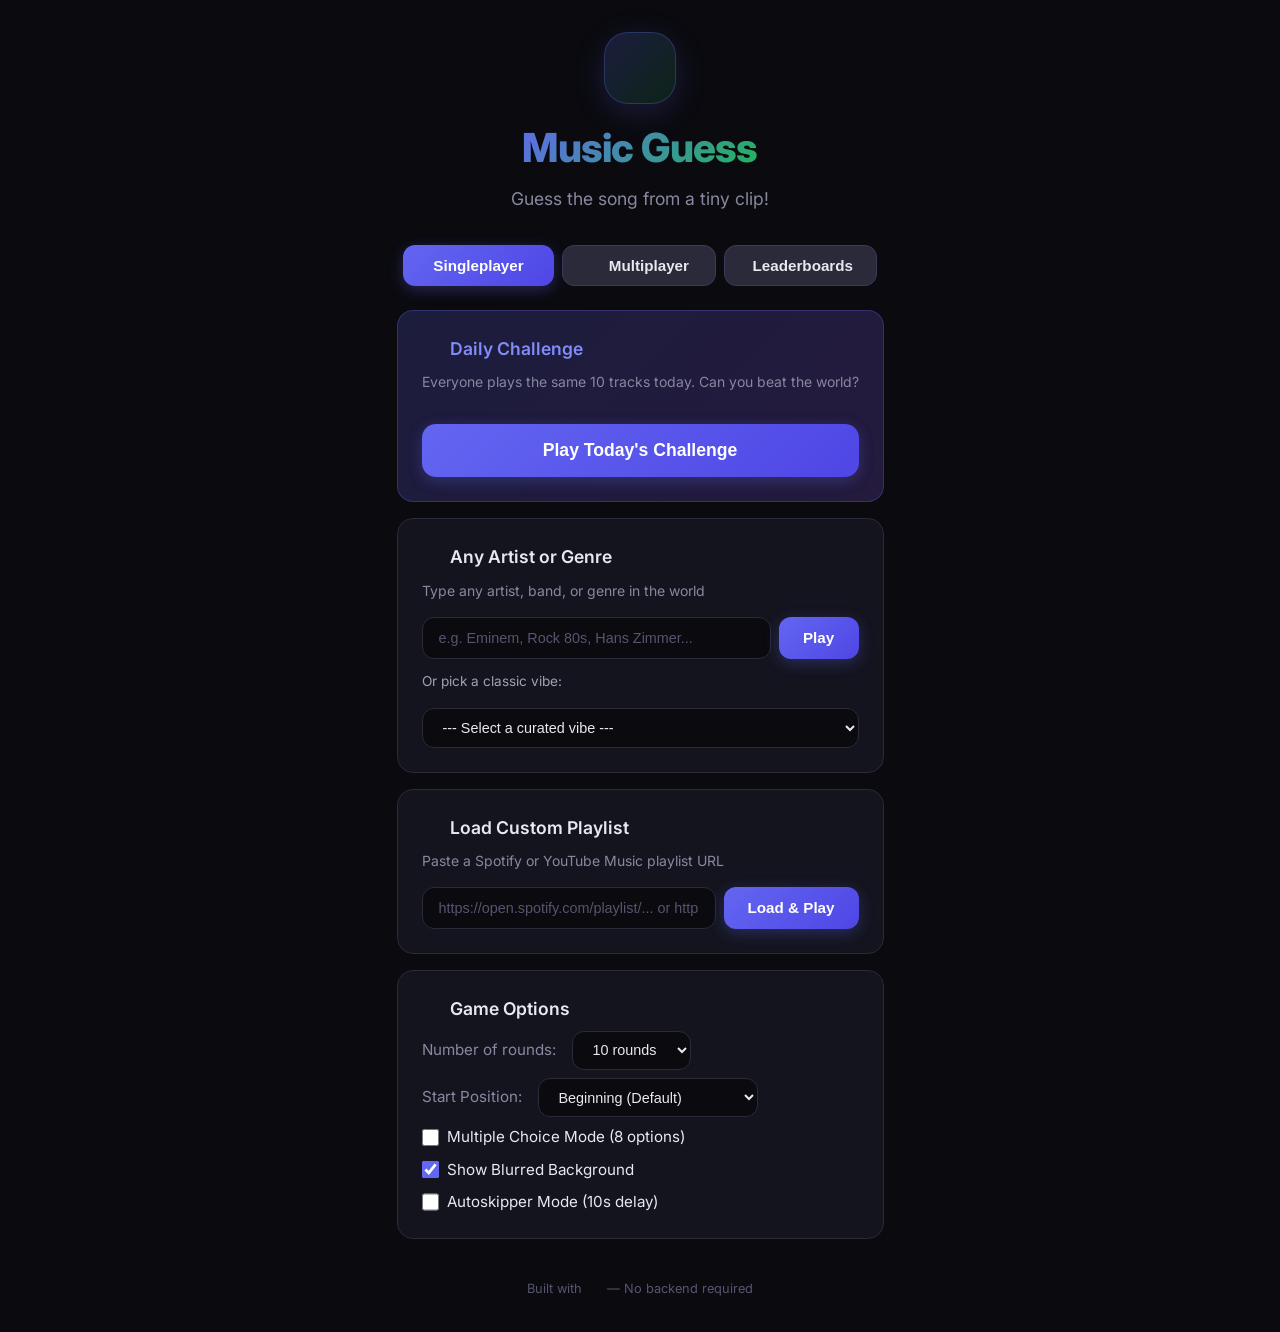
==== commit b2f2240d: "fix: correct unclosed html tags breaking the multiplayer and leaderboards ui tabs" ====
--- a/index.html
+++ b/index.html
@@ -128,12 +128,14 @@
                         <input type="checkbox" id="bg-image-checkbox" checked>
                         Show Blurred Background
                     </label>
+                </div>
                 <div class="options-row" style="margin-top: 0.5rem;">
                     <label class="checkbox-label" title="Automatically play the next clip after 10 seconds of silence">
                         <input type="checkbox" id="autoskipper-checkbox">
                         Autoskipper Mode (10s delay)
                     </label>
                 </div>
+            </section>
             </div>
 
             <div id="setup-content-multiplayer" style="display: none;">
@@ -162,7 +164,12 @@
 
                     <div id="mp-lobby-section" style="display: none;">
                         <h4 style="margin-bottom: 0.5rem; color: #4ade80;">Connected!</h4>
-                        <p style="margin-bottom: 1rem;">Room Code: <strong id="mp-lobby-code" style="font-size: 1.5rem; color: #fbbf24; letter-spacing: 2px;"></strong></p>
+                        <p style="margin-bottom: 1rem; display: flex; align-items: center; gap: 0.5rem;">
+                            Room Code: <strong id="mp-lobby-code" style="font-size: 1.5rem; color: #fbbf24; letter-spacing: 2px;"></strong>
+                            <button id="mp-copy-link-btn" class="btn btn-secondary" style="padding: 0.25rem 0.5rem; font-size: 0.8rem;">
+                                <i data-lucide="copy"></i> Copy Invite Link
+                            </button>
+                        </p>
                         
                         <div style="background: rgba(0,0,0,0.2); padding: 1rem; border-radius: 0.5rem; margin-bottom: 1rem;">
                             <h5 style="margin-bottom: 0.5rem; color: #9ca3af;">Players (<span id="mp-player-count">1</span>)</h5>
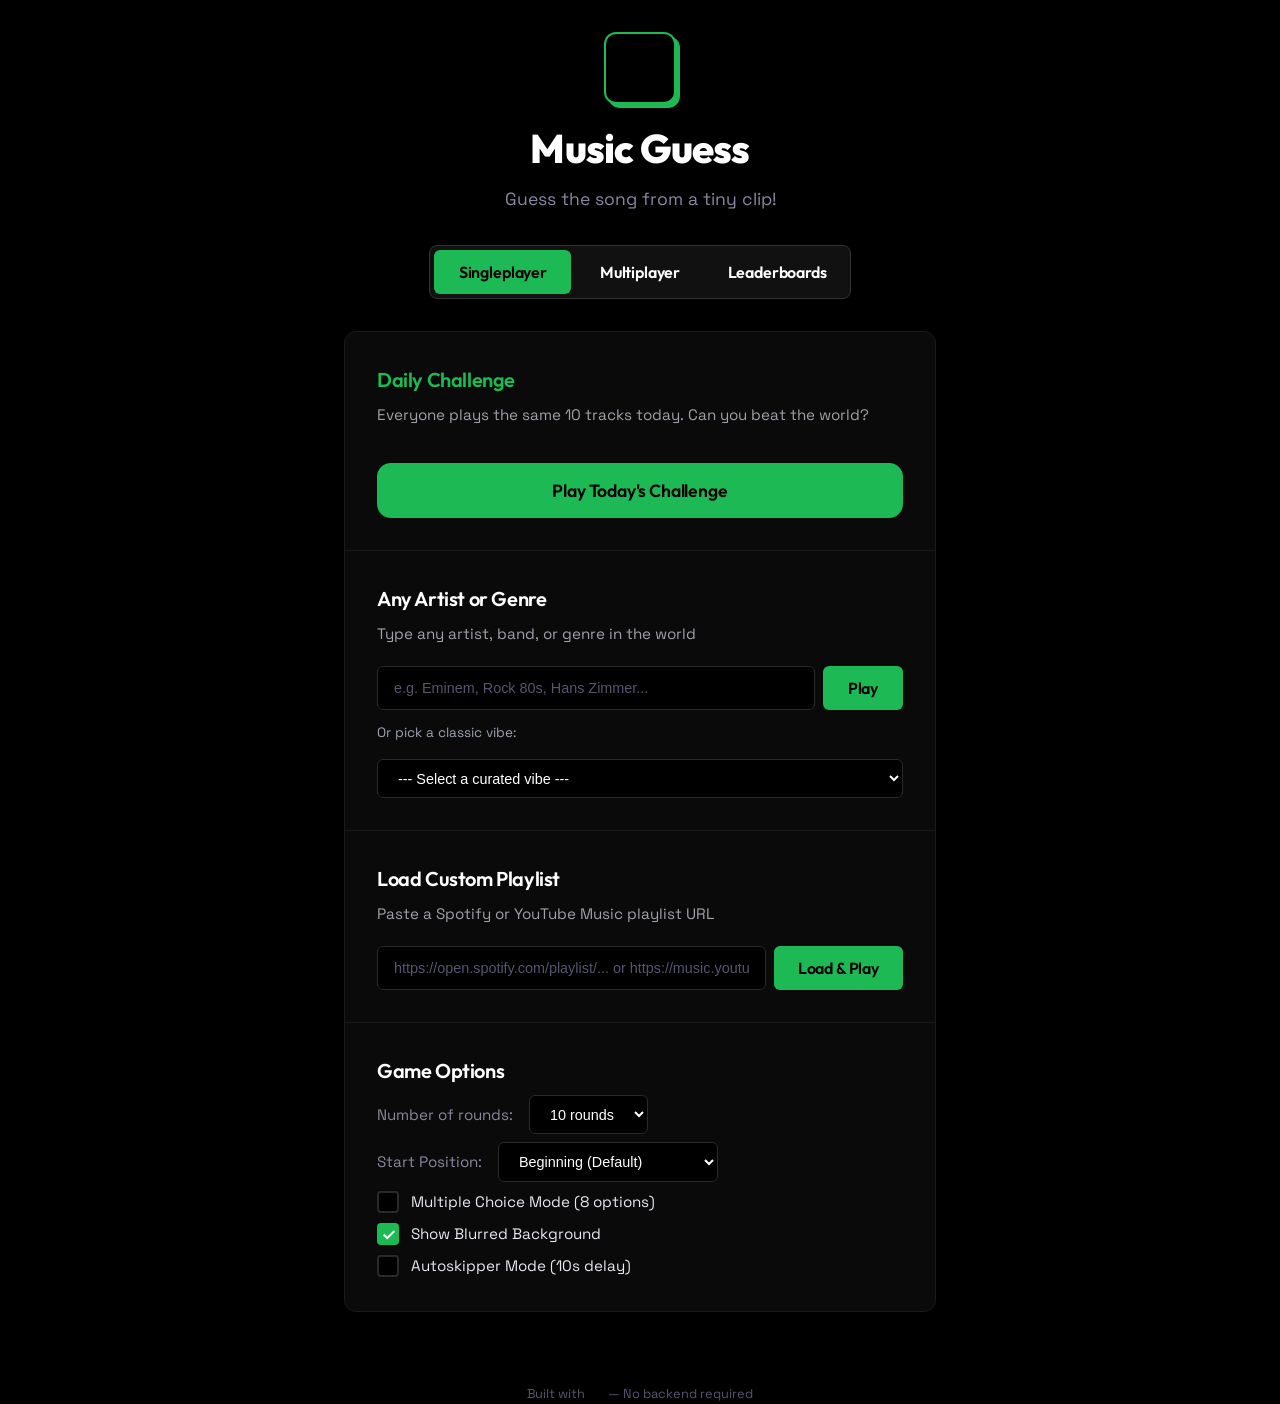
==== commit 45b391ab: "ui_update1" ====
--- a/index.html
+++ b/index.html
@@ -6,13 +6,13 @@
     <title>Music Guess — Song Guessing Game</title>
     <meta name="description" content="Guess the song from a tiny audio clip! Heardle-style music quiz using your Spotify or YouTube Music playlists.">
 
-    <!-- Google Fonts: Inter -->
+    <!-- Google Fonts: Outfit & Space Grotesk -->
     <link rel="preconnect" href="https://fonts.googleapis.com">
     <link rel="preconnect" href="https://fonts.gstatic.com" crossorigin>
-    <link href="https://fonts.googleapis.com/css2?family=Inter:wght@400;500;600;700;800&display=swap" rel="stylesheet">
+    <link href="https://fonts.googleapis.com/css2?family=Outfit:wght@400;500;600;700;800&family=Space+Grotesk:wght@400;500;600;700&display=swap" rel="stylesheet">
 
     <!-- Favicon -->
-    <link rel="icon" href="data:image/svg+xml,<svg xmlns='http://www.w3.org/2000/svg' viewBox='0 0 100 100'><text y='.9em' font-size='90'>🎵</text></svg>">
+    <link rel="icon" href="data:image/svg+xml,<svg xmlns='http://www.w3.org/2000/svg' viewBox='0 0 100 100'><circle cx='50' cy='50' r='40' fill='%231DB954'/></svg>">
 
     <!-- Lucide Icons -->
     <script src="https://unpkg.com/lucide@0.469.0/dist/umd/lucide.min.js"></script>
@@ -38,16 +38,16 @@
                 <p class="logo-subtitle">Guess the song from a tiny clip!</p>
             </header>
 
-            <div class="setup-tabs" style="display: flex; gap: 0.5rem; justify-content: center; margin-bottom: 1.5rem;">
-                <button id="tab-play" class="btn btn-primary" style="flex: 1;">Singleplayer</button>
-                <button id="tab-multiplayer" class="btn btn-secondary" style="flex: 1;"><i data-lucide="users"></i> Multiplayer</button>
-                <button id="tab-leaderboards" class="btn btn-secondary" style="flex: 1;"><i data-lucide="trophy"></i> Leaderboards</button>
-            </div>
-
-            <div id="setup-content-play">
-            <section class="card" id="daily-challenge-section" style="background: linear-gradient(135deg, rgba(99, 102, 241, 0.2) 0%, rgba(139, 92, 246, 0.2) 100%); border-color: rgba(99, 102, 241, 0.3);">
-                <h3 class="card-title" style="color: #818cf8;">
-                    <span class="card-icon"><i data-lucide="calendar"></i></span> Daily Challenge
+            <div class="setup-tabs" style="display: flex; gap: 0; justify-content: center; margin-bottom: 2rem; background: #111; border-radius: 8px; border: 1px solid #333; overflow: hidden; padding: 0.25rem;">
+                <button id="tab-play" class="btn btn-primary" style="flex: 1; border-radius: 6px; box-shadow: none;">Singleplayer</button>
+                <button id="tab-multiplayer" class="btn btn-secondary" style="flex: 1; border-radius: 6px; border: none; background: transparent;">Multiplayer</button>
+                <button id="tab-leaderboards" class="btn btn-secondary" style="flex: 1; border-radius: 6px; border: none; background: transparent;">Leaderboards</button>
+            </div>
+
+            <div class="main-panel">
+            <section class="panel-section" id="daily-challenge-section">
+                <h3 class="panel-title accent-text">
+                    Daily Challenge
                 </h3>
                 <p class="card-desc">Everyone plays the same 10 tracks today. Can you beat the world?</p>
                 <button id="daily-challenge-btn" class="btn btn-primary btn-lg" style="width: 100%; margin-top: 1rem;">
@@ -56,9 +56,9 @@
             </section>
 
             <!-- Infinite Search -->
-            <section class="card" id="infinite-search-section">
-                <h3 class="card-title">
-                    <span class="card-icon"><i data-lucide="search"></i></span> Any Artist or Genre
+            <section class="panel-section" id="infinite-search-section">
+                <h3 class="panel-title">
+                    Any Artist or Genre
                 </h3>
                 <p class="card-desc">Type any artist, band, or genre in the world</p>
                 <div class="input-group" style="margin-bottom: 0.75rem;">
@@ -79,9 +79,9 @@
             </section>
 
             <!-- Playlist URL -->
-            <section class="card">
-                <h3 class="card-title">
-                    <span class="card-icon"><i data-lucide="list-music"></i></span> Load Custom Playlist
+            <section class="panel-section">
+                <h3 class="panel-title">
+                    Load Custom Playlist
                 </h3>
                 <p class="card-desc">Paste a Spotify or YouTube Music playlist URL</p>
                 <div class="input-group">
@@ -96,9 +96,9 @@
             </section>
 
             <!-- Game Options -->
-            <section class="card">
-                <h3 class="card-title">
-                    <span class="card-icon"><i data-lucide="sliders-horizontal"></i></span> Game Options
+            <section class="panel-section">
+                <h3 class="panel-title">
+                    Game Options
                 </h3>
                 <div class="options-row">
                     <label for="rounds-select">Number of rounds:</label>
@@ -136,12 +136,15 @@
                     </label>
                 </div>
             </section>
+            </section>
+            </div>
             </div>
 
             <div id="setup-content-multiplayer" style="display: none;">
-                <section class="card">
-                    <h3 class="card-title">
-                        <span class="card-icon"><i data-lucide="users"></i></span> Multiplayer
+                <div class="main-panel">
+                <section class="panel-section">
+                    <h3 class="panel-title">
+                        Multiplayer
                     </h3>
                     <p class="card-desc">Play in real-time with your friends! (No backend required)</p>
                     
@@ -178,8 +181,24 @@
                             </div>
                         </div>
 
-                        <div id="mp-host-instruction" style="display: none; color: #fbbf24; font-size: 0.9rem; margin-bottom: 1rem;">
-                            <i data-lucide="info"></i> As the Host, go to the <strong>Singleplayer</strong> tab to select a playlist and start the game!
+                        <div id="mp-host-instruction" style="display: none; margin-bottom: 1rem;">
+                            <div style="background: rgba(0,0,0,0.2); padding: 1rem; border-radius: 0.5rem;">
+                                <h5 style="margin-bottom: 0.5rem; color: #fbbf24; display: flex; align-items: center; gap: 0.5rem;"><i data-lucide="play-circle"></i> Start Game</h5>
+                                <p style="font-size: 0.8rem; color: #9ca3af; margin-bottom: 0.5rem;">Select a curated playlist:</p>
+                                <div id="mp-curated-modes-container" style="margin-bottom: 0.5rem;"></div>
+                                
+                                <div style="display: flex; gap: 0.5rem; align-items: center; margin: 0.5rem 0;">
+                                    <div style="flex: 1; height: 1px; background: rgba(255,255,255,0.1);"></div>
+                                    <div style="font-size: 0.8rem; color: #9ca3af;">OR</div>
+                                    <div style="flex: 1; height: 1px; background: rgba(255,255,255,0.1);"></div>
+                                </div>
+
+                                <p style="font-size: 0.8rem; color: #9ca3af; margin-bottom: 0.5rem;">Or paste a custom URL (Spotify/YouTube):</p>
+                                <div class="input-group">
+                                    <input type="url" id="mp-playlist-url-input" placeholder="Paste custom playlist URL..." spellcheck="false" autocomplete="off">
+                                    <button id="mp-load-playlist-btn" class="btn btn-primary" style="padding: 0 1rem;">Start</button>
+                                </div>
+                            </div>
                         </div>
                         <div id="mp-guest-instruction" style="display: none; color: #9ca3af; font-size: 0.9rem; margin-bottom: 1rem;">
                             Waiting for host to start the game...
@@ -188,12 +207,15 @@
                         <button id="mp-leave-btn" class="btn btn-secondary" style="width: 100%;">Leave Room</button>
                     </div>
                 </section>
+                </section>
+                </div>
             </div>
 
             <div id="setup-content-leaderboards" style="display: none;">
-                <section class="card">
-                    <h3 class="card-title">
-                        <span class="card-icon"><i data-lucide="trophy"></i></span> Global Leaderboards
+                <div class="main-panel">
+                <section class="panel-section">
+                    <h3 class="panel-title">
+                        Global Leaderboards
                     </h3>
                     <p class="card-desc">Select a leaderboard to view the top scores.</p>
                     
@@ -206,7 +228,9 @@
                     <div id="home-leaderboard-list" style="margin-top: 1rem; display: flex; flex-direction: column; gap: 0.5rem; max-height: 400px; overflow-y: auto;">
                         <div style="text-align: center; color: #9ca3af; padding: 1rem;">Select a leaderboard...</div>
                     </div>
+                    </div>
                 </section>
+                </div>
             </div>
 
             <footer class="setup-footer">
@@ -237,7 +261,7 @@
     <div id="screen-game" class="screen" aria-hidden="true">
         <div class="container game-container">
             <!-- Header bar -->
-            <div class="game-header" style="display: flex; justify-content: space-between; align-items: center; margin-bottom: 1.5rem;">
+            <div class="game-header" style="display: flex; justify-content: space-between; align-items: center; margin-bottom: 1rem;">
                 <button id="quit-game-btn" class="btn btn-secondary" style="padding: 0.4rem 0.6rem; border-radius: 8px;" title="Quit to Menu">
                     <i data-lucide="log-out" style="width: 16px; height: 16px;"></i>
                 </button>
@@ -247,6 +271,11 @@
                 <div class="score-info" style="font-weight: 700;">
                     Score: <span id="current-score" class="score-value" style="color: #4ade80;">0</span>
                 </div>
+            </div>
+
+            <!-- Multiplayer Opponents Bar -->
+            <div id="mp-opponents-bar" style="display: none; gap: 0.5rem; justify-content: center; flex-wrap: wrap; margin-bottom: 1.5rem;">
+                <!-- Generated by JS -->
             </div>
 
             <!-- Play button area -->
--- a/css/style.css
+++ b/css/style.css
@@ -2,12 +2,12 @@
  * style.css — Music Guess — Dark theme responsive stylesheet
  *
  * Color palette:
- *   Background:  #0a0a0f (deep dark)
- *   Surface:     #14141f (cards)
- *   Border:      #2a2a3a
- *   Text:        #e8e8f0 (primary), #8888a0 (secondary)
+ *   Background:  #000000 (deep pure black)
+ *   Surface:     #0a0a0a (panel background)
+ *   Border:      #1a1a1a (very subtle border)
+ *   Text:        #ffffff (primary), #a1a1aa (secondary)
  *   Accent 1:    #1DB954 (Spotify green)
- *   Accent 2:    #6366f1 (indigo)
+ *   Accent 2:    #1DB954 (Removed indigo)
  *   Error:       #ef4444
  *   Warning:     #f59e0b
  *   Success:     #22c55e
@@ -29,12 +29,16 @@
 }
 
 body {
-    font-family: 'Inter', -apple-system, BlinkMacSystemFont, 'Segoe UI', Roboto, 'Helvetica Neue', Arial, sans-serif;
-    background: #0a0a0f;
-    color: #e8e8f0;
+    font-family: 'Space Grotesk', -apple-system, BlinkMacSystemFont, 'Segoe UI', Roboto, sans-serif;
+    background: #000000;
+    color: #ffffff;
     min-height: 100vh;
     line-height: 1.6;
     overflow-x: hidden;
+}
+
+h1, h2, h3, h4, h5, h6, .btn, .logo-title, .score-value {
+    font-family: 'Outfit', sans-serif;
 }
 
 .bg-layer {
@@ -49,12 +53,12 @@
 }
 
 a {
-    color: #6366f1;
+    color: #1DB954;
     text-decoration: none;
     transition: color 0.2s;
 }
 a:hover {
-    color: #818cf8;
+    color: #1ed760;
     text-decoration: underline;
 }
 
@@ -86,53 +90,63 @@
 }
 
 /* ═══════════════════════════════════════════════════════════════════
-   CARDS
-   ═══════════════════════════════════════════════════════════════════ */
+   PANELS & SECTIONS
+   ═══════════════════════════════════════════════════════════════════ */
+.main-panel {
+    background: #0a0a0a;
+    border: 1px solid #1a1a1a;
+    border-radius: 12px;
+    width: 100%;
+    overflow: hidden;
+    margin-bottom: 1rem;
+}
+
+.panel-section {
+    padding: 2rem;
+    border-bottom: 1px solid #1a1a1a;
+    transition: background 0.2s;
+}
+.panel-section:last-child {
+    border-bottom: none;
+}
+.panel-section:hover {
+    background: #0d0d0d;
+}
+
+.panel-title {
+    font-size: 1.25rem;
+    font-weight: 600;
+    margin-bottom: 0.5rem;
+    letter-spacing: -0.02em;
+}
+
+.accent-text {
+    color: #1DB954;
+}
+
+.card-desc {
+    font-size: 0.95rem;
+    color: #a1a1aa;
+    margin-bottom: 1.25rem;
+    line-height: 1.5;
+}
+.card-desc small {
+    opacity: 0.7;
+}
+
+/* Fallback for remaining .card elements */
 .card {
-    background: #14141f;
-    border: 1px solid #2a2a3a;
-    border-radius: 16px;
+    background: #0a0a0a;
+    border: 1px solid #1a1a1a;
+    border-radius: 12px;
     padding: 1.5rem;
     margin-bottom: 1rem;
     width: 100%;
-    transition: border-color 0.2s;
-}
-.card:hover {
-    border-color: #3a3a5a;
-}
-
+}
 .card-title {
-    font-size: 1.1rem;
+    font-size: 1.25rem;
     font-weight: 600;
     margin-bottom: 0.5rem;
-    display: flex;
-    align-items: center;
-    gap: 0.5rem;
-}
-
-.card-icon {
-    display: flex;
-    align-items: center;
-    justify-content: center;
-    width: 1.3rem;
-    height: 1.3rem;
-    color: #6366f1;
-    flex-shrink: 0;
-}
-.card-icon svg {
-    width: 100%;
-    height: 100%;
-    stroke-width: 2;
-}
-
-.card-desc {
-    font-size: 0.875rem;
-    color: #8888a0;
-    margin-bottom: 1rem;
-    line-height: 1.5;
-}
-.card-desc small {
-    opacity: 0.7;
 }
 
 /* ═══════════════════════════════════════════════════════════════════
@@ -142,29 +156,28 @@
     display: inline-flex;
     align-items: center;
     justify-content: center;
-    padding: 0.7rem 1.5rem;
+    padding: 0.75rem 1.5rem;
     border: none;
-    border-radius: 12px;
-    font-size: 0.95rem;
+    border-radius: 6px;
+    font-size: 1rem;
     font-weight: 600;
     cursor: pointer;
     transition: all 0.2s ease;
     white-space: nowrap;
     min-width: 80px;
+    letter-spacing: -0.01em;
 }
 .btn:disabled {
-    opacity: 0.4;
+    opacity: 0.5;
     cursor: not-allowed;
 }
 
 .btn-primary {
-    background: linear-gradient(135deg, #6366f1, #4f46e5);
-    color: white;
-    box-shadow: 0 4px 15px rgba(99, 102, 241, 0.3);
+    background: #1DB954;
+    color: #000000;
 }
 .btn-primary:hover:not(:disabled) {
-    background: linear-gradient(135deg, #818cf8, #6366f1);
-    box-shadow: 0 6px 20px rgba(99, 102, 241, 0.4);
+    background: #1ed760;
     transform: translateY(-1px);
 }
 .btn-primary:active:not(:disabled) {
@@ -172,13 +185,13 @@
 }
 
 .btn-secondary {
-    background: #2a2a3a;
-    color: #e8e8f0;
-    border: 1px solid #3a3a5a;
+    background: #1a1a1a;
+    color: #ffffff;
+    border: 1px solid #2a2a2a;
 }
 .btn-secondary:hover:not(:disabled) {
-    background: #3a3a4a;
-    border-color: #4a4a6a;
+    background: #2a2a2a;
+    border-color: #3a3a3a;
 }
 
 .btn-lg {
@@ -204,19 +217,19 @@
 
 input[type="text"],
 input[type="url"] {
-    background: #0a0a0f;
-    border: 1px solid #2a2a3a;
-    border-radius: 12px;
+    background: #000000;
+    border: 1px solid #2a2a2a;
+    border-radius: 6px;
     padding: 0.75rem 1rem;
     font-size: 0.9rem;
-    color: #e8e8f0;
+    color: #ffffff;
     outline: none;
     transition: border-color 0.2s, box-shadow 0.2s;
     width: 100%;
 }
 input:focus {
-    border-color: #6366f1;
-    box-shadow: 0 0 0 3px rgba(99, 102, 241, 0.15);
+    border-color: #1DB954;
+    box-shadow: 0 0 0 2px rgba(29, 185, 84, 0.2);
 }
 input::placeholder {
     color: #555570;
@@ -227,12 +240,12 @@
 }
 
 .select-input {
-    background: #0a0a0f;
-    border: 1px solid #2a2a3a;
-    border-radius: 12px;
+    background: #000000;
+    border: 1px solid #2a2a2a;
+    border-radius: 6px;
     padding: 0.6rem 1rem;
     font-size: 0.9rem;
-    color: #e8e8f0;
+    color: #ffffff;
     outline: none;
     cursor: pointer;
     appearance: auto;
@@ -248,19 +261,72 @@
     font-size: 0.95rem;
     color: #8888a0;
 }
+
+/* Custom Checkboxes */
+input[type="checkbox"] {
+    appearance: none;
+    -webkit-appearance: none;
+    background: #000000;
+    border: 2px solid #2a2a2a;
+    border-radius: 4px;
+    width: 22px;
+    height: 22px;
+    cursor: pointer;
+    position: relative;
+    transition: all 0.2s cubic-bezier(0.4, 0, 0.2, 1);
+    flex-shrink: 0;
+    margin: 0;
+    vertical-align: middle;
+}
+
+input[type="checkbox"]:checked {
+    background: #1DB954;
+    border-color: #1DB954;
+    box-shadow: none;
+}
+
+input[type="checkbox"]:checked::after {
+    content: '';
+    position: absolute;
+    left: 6.5px;
+    top: 2.5px;
+    width: 6px;
+    height: 11px;
+    border: solid white;
+    border-width: 0 2.5px 2.5px 0;
+    transform: rotate(45deg) scale(0);
+    animation: checkmarkIn 0.2s cubic-bezier(0.34, 1.56, 0.64, 1) forwards;
+}
+
+@keyframes checkmarkIn {
+    to { transform: rotate(45deg) scale(1); }
+}
+
+input[type="checkbox"]:hover:not(:checked) {
+    border-color: #6366f1;
+    background: rgba(99, 102, 241, 0.05);
+}
+
+input[type="checkbox"]:focus-visible {
+    outline: none;
+    box-shadow: 0 0 0 3px rgba(99, 102, 241, 0.25);
+}
+
 .checkbox-label {
-    display: flex;
-    align-items: center;
-    gap: 0.5rem;
+    display: inline-flex !important;
+    align-items: center;
+    gap: 0.75rem;
     cursor: pointer;
+    font-size: 0.95rem !important;
+    color: #e8e8f0 !important;
     user-select: none;
-    color: #e8e8f0 !important;
-}
-.checkbox-label input[type="checkbox"] {
-    width: 1.1rem;
-    height: 1.1rem;
-    accent-color: #6366f1;
-}
+    transition: color 0.2s ease;
+}
+
+.checkbox-label:hover {
+    color: #ffffff !important;
+}
+
 
 .status-text {
     font-size: 0.8rem;
@@ -318,11 +384,11 @@
 }
 
 .mode-chip:hover {
-    background: rgba(99, 102, 241, 0.15);
-    border-color: #6366f1;
+    background: rgba(29, 185, 84, 0.15);
+    border-color: #1DB954;
     color: #fff;
     transform: translateY(-2px);
-    box-shadow: 0 4px 12px rgba(99, 102, 241, 0.2);
+    box-shadow: none;
 }
 
 .mode-chip:active {
@@ -352,17 +418,16 @@
     display: flex;
     align-items: center;
     justify-content: center;
-    background: linear-gradient(135deg, rgba(99,102,241,0.2), rgba(29,185,84,0.15));
-    border-radius: 24px;
-    border: 1px solid rgba(99,102,241,0.3);
-    box-shadow: 0 8px 32px rgba(99,102,241,0.2);
-    animation: bounce 2s ease-in-out infinite;
+    background: #000000;
+    border-radius: 12px;
+    border: 2px solid #1DB954;
+    box-shadow: 4px 4px 0px #1DB954;
 }
 .logo-icon svg {
     width: 36px;
     height: 36px;
-    color: #818cf8;
-    stroke-width: 1.5;
+    color: #1DB954;
+    stroke-width: 2;
 }
 
 @keyframes bounce {
@@ -373,10 +438,7 @@
 .logo-title {
     font-size: 2.5rem;
     font-weight: 800;
-    background: linear-gradient(135deg, #6366f1, #1DB954);
-    -webkit-background-clip: text;
-    -webkit-text-fill-color: transparent;
-    background-clip: text;
+    color: #ffffff;
     letter-spacing: -0.02em;
 }
 
@@ -406,8 +468,8 @@
 .loading-spinner {
     width: 60px;
     height: 60px;
-    border: 4px solid #2a2a3a;
-    border-top-color: #6366f1;
+    border: 4px solid #1a1a1a;
+    border-top-color: #1DB954;
     border-radius: 50%;
     animation: spin 0.9s linear infinite;
     margin-bottom: 1.5rem;
@@ -1191,23 +1253,45 @@
 /* ═══════════════════════════════════════════════════════════════════
    RESPONSIVE
    ═══════════════════════════════════════════════════════════════════ */
+@media (max-width: 768px) {
+    .container {
+        padding: 1.2rem;
+    }
+    
+    .setup-tabs {
+        flex-direction: column !important;
+    }
+    
+    .logo-title {
+        font-size: 2.2rem;
+    }
+
+    .play-button {
+        width: 110px;
+        height: 110px;
+        font-size: 2.2rem;
+    }
+}
+
 @media (max-width: 480px) {
     .container {
         padding: 1rem;
     }
 
     .logo-title {
-        font-size: 2rem;
+        font-size: 1.8rem;
     }
 
     .logo-icon {
-        font-size: 3rem;
+        font-size: 2.5rem;
+        width: 60px;
+        height: 60px;
     }
 
     .play-button {
-        width: 100px;
-        height: 100px;
-        font-size: 2rem;
+        width: 90px;
+        height: 90px;
+        font-size: 1.8rem;
     }
 
     .card {
@@ -1219,9 +1303,22 @@
         flex-direction: column;
     }
 
+    .options-row {
+        flex-direction: column;
+        align-items: stretch;
+        gap: 0.8rem;
+    }
+    
+    .select-input, .options-row label {
+        width: 100%;
+    }
+
     .game-header {
         font-size: 0.85rem;
         padding: 0.6rem 0.8rem;
+        flex-wrap: wrap;
+        gap: 0.5rem;
+        justify-content: center;
     }
 
     .final-score-number {
@@ -1237,6 +1334,10 @@
     }
     .btn-skip {
         width: 100%;
+    }
+
+    .platform-links {
+        flex-direction: column;
     }
 
     #toast-container {
@@ -1247,6 +1348,24 @@
     }
     .toast {
         max-width: 100%;
+    }
+    
+    .result-icon {
+        width: 100px;
+        height: 100px;
+        font-size: 4rem;
+    }
+    
+    .result-heading {
+        font-size: 1.5rem;
+    }
+    
+    .result-track-info {
+        padding: 1rem;
+    }
+    
+    .result-track-name {
+        font-size: 1.1rem;
     }
 }
 
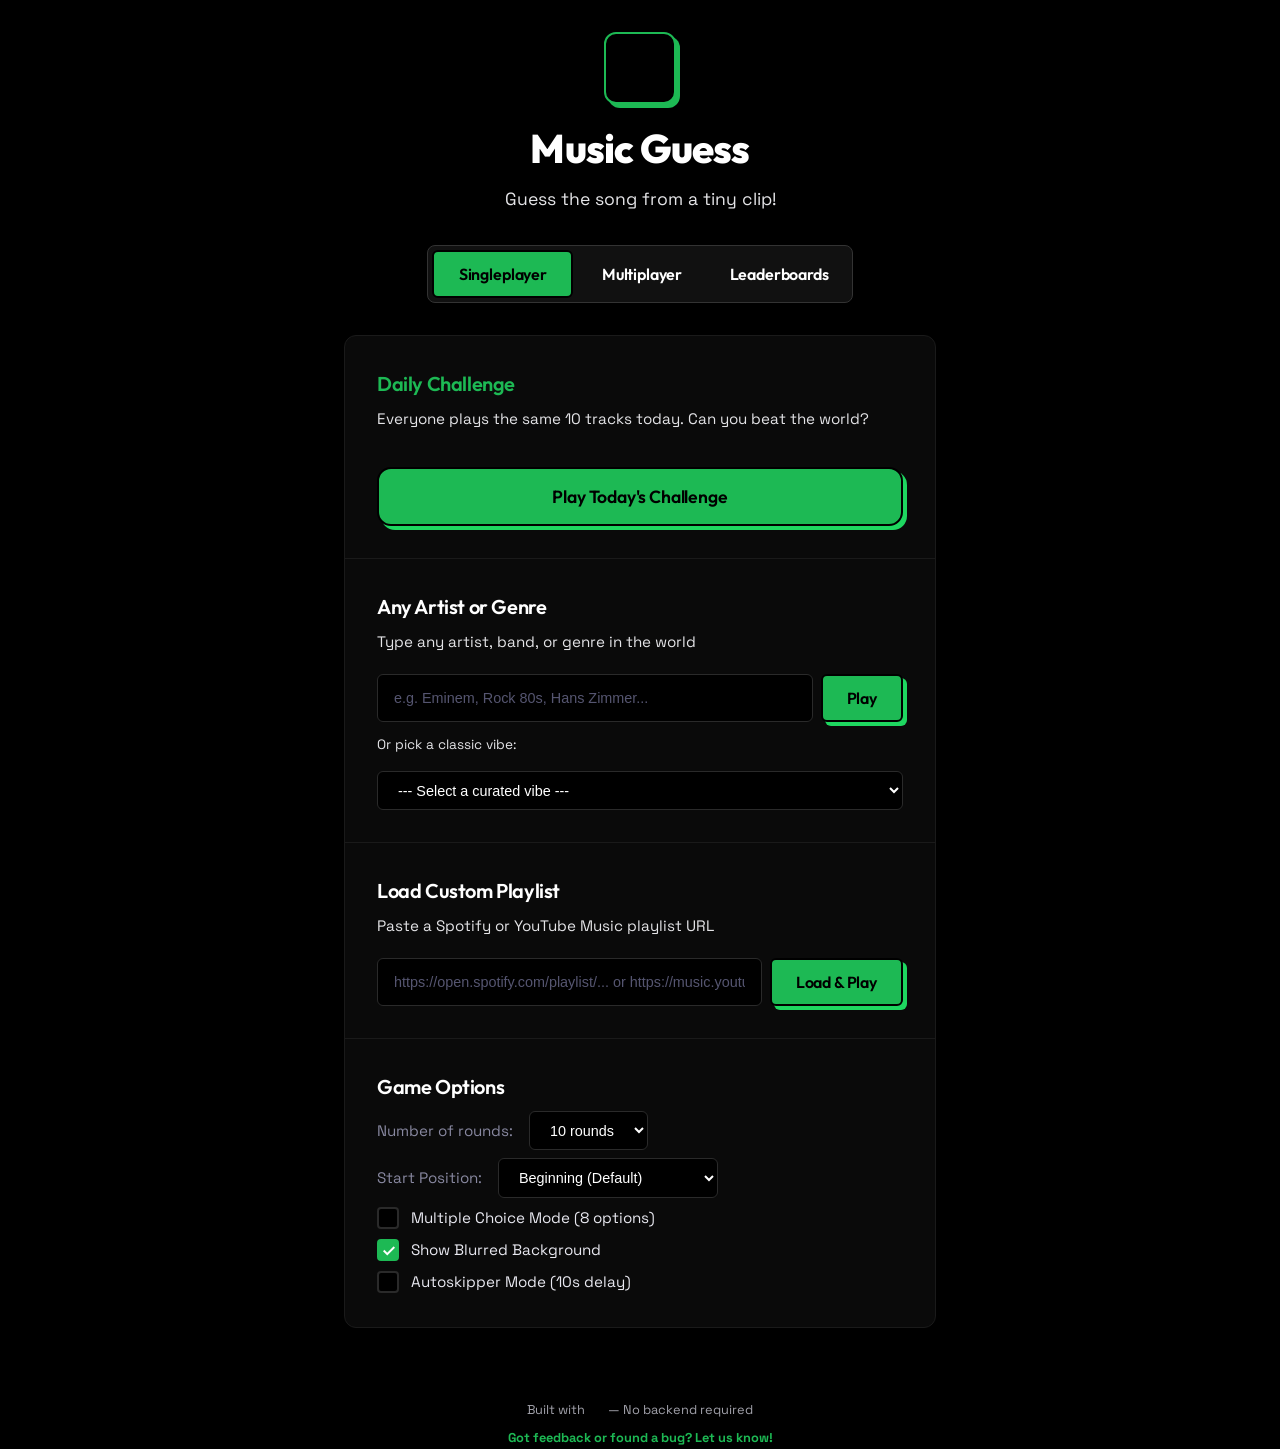
==== commit 397370cd: "UI Overhaul: Remove AI design tropes, add brutalist touches, implement systemic UX fixes" ====
--- a/index.html
+++ b/index.html
@@ -72,9 +72,12 @@
                 </div>
                 
                 <!-- Quick suggestions -->
-                <div style="font-size: 0.85rem; color: #9ca3af; margin-bottom: 0.5rem;">Or pick a classic vibe:</div>
+                <div style="font-size: 0.85rem; color: #e4e4e7; margin-bottom: 0.5rem;">Or pick a classic vibe:</div>
                 <div id="curated-modes-container" class="curated-modes-container">
-                    <!-- Populated by JS -->
+                    <button class="mode-chip" data-search="00s Pop" onclick="document.getElementById('infinite-search-input').value = '00s Pop'; document.getElementById('infinite-search-btn').click();">2000s Pop</button>
+                    <button class="mode-chip" data-search="Rock Classics" onclick="document.getElementById('infinite-search-input').value = 'Rock Classics'; document.getElementById('infinite-search-btn').click();">Rock Classics</button>
+                    <button class="mode-chip" data-search="Hans Zimmer" onclick="document.getElementById('infinite-search-input').value = 'Hans Zimmer'; document.getElementById('infinite-search-btn').click();">Hans Zimmer</button>
+                    <!-- Populated dynamically by JS if more are needed -->
                 </div>
             </section>
 
@@ -226,7 +229,7 @@
                     </div>
                     
                     <div id="home-leaderboard-list" style="margin-top: 1rem; display: flex; flex-direction: column; gap: 0.5rem; max-height: 400px; overflow-y: auto;">
-                        <div style="text-align: center; color: #9ca3af; padding: 1rem;">Select a leaderboard...</div>
+                        <div style="text-align: center; color: #e4e4e7; padding: 1rem;">Select a leaderboard...</div>
                     </div>
                     </div>
                 </section>
@@ -235,6 +238,9 @@
 
             <footer class="setup-footer">
                 <p>Built with <i data-lucide="heart" class="footer-heart"></i> — No backend required</p>
+                <p style="margin-top: 0.5rem;">
+                    <a href="mailto:feedback@musicguess.com" style="color: #1DB954; font-weight: bold; text-decoration: none;">Got feedback or found a bug? Let us know!</a>
+                </p>
             </footer>
         </div>
     </div>
--- a/css/style.css
+++ b/css/style.css
@@ -75,7 +75,6 @@
 .screen {
     display: none;
     min-height: 100vh;
-    animation: fadeIn 0.3s ease-out;
 }
 .screen.active {
     display: flex;
@@ -126,7 +125,7 @@
 
 .card-desc {
     font-size: 0.95rem;
-    color: #a1a1aa;
+    color: #e4e4e7;
     margin-bottom: 1.25rem;
     line-height: 1.5;
 }
@@ -175,13 +174,17 @@
 .btn-primary {
     background: #1DB954;
     color: #000000;
+    border: 2px solid #000000;
+    box-shadow: 4px 4px 0px #1ed760;
 }
 .btn-primary:hover:not(:disabled) {
     background: #1ed760;
-    transform: translateY(-1px);
+    transform: translate(2px, 2px);
+    box-shadow: 2px 2px 0px #1DB954;
 }
 .btn-primary:active:not(:disabled) {
-    transform: translateY(0);
+    transform: translate(4px, 4px);
+    box-shadow: none;
 }
 
 .btn-secondary {
@@ -356,7 +359,7 @@
     font-size: 0.85rem;
     text-transform: uppercase;
     letter-spacing: 1px;
-    color: #8888a0;
+    color: #e4e4e7;
     font-weight: 700;
 }
 
@@ -367,32 +370,33 @@
 }
 
 .mode-chip {
-    background: #1e1e2e;
-    border: 1px solid #3a3a5a;
-    border-radius: 10px;
+    background: #0a0a0a;
+    border: 1px solid #2a2a2a;
+    border-radius: 4px;
     padding: 0.75rem 0.5rem;
     font-size: 0.85rem;
     font-weight: 600;
-    color: #c8c8e0;
+    color: #ffffff;
     cursor: pointer;
     text-align: center;
-    transition: all 0.2s ease;
+    transition: all 0.15s ease;
     display: flex;
     align-items: center;
     justify-content: center;
     min-height: 44px;
+    box-shadow: 2px 2px 0px #1DB954;
 }
 
 .mode-chip:hover {
-    background: rgba(29, 185, 84, 0.15);
+    background: #1DB954;
     border-color: #1DB954;
-    color: #fff;
-    transform: translateY(-2px);
+    color: #000;
+    transform: translate(2px, 2px);
     box-shadow: none;
 }
 
 .mode-chip:active {
-    transform: translateY(0);
+    transform: translate(2px, 2px);
 }
 
 /* ═══════════════════════════════════════════════════════════════════
@@ -430,10 +434,7 @@
     stroke-width: 2;
 }
 
-@keyframes bounce {
-    0%, 100% { transform: translateY(0); }
-    50% { transform: translateY(-8px); }
-}
+
 
 .logo-title {
     font-size: 2.5rem;
@@ -443,14 +444,14 @@
 }
 
 .logo-subtitle {
-    color: #8888a0;
+    color: #e4e4e7;
     font-size: 1.1rem;
     margin-top: 0.3rem;
 }
 
 .setup-footer {
     text-align: center;
-    color: #555570;
+    color: #a1a1aa;
     font-size: 0.8rem;
     margin-top: 1.5rem;
 }
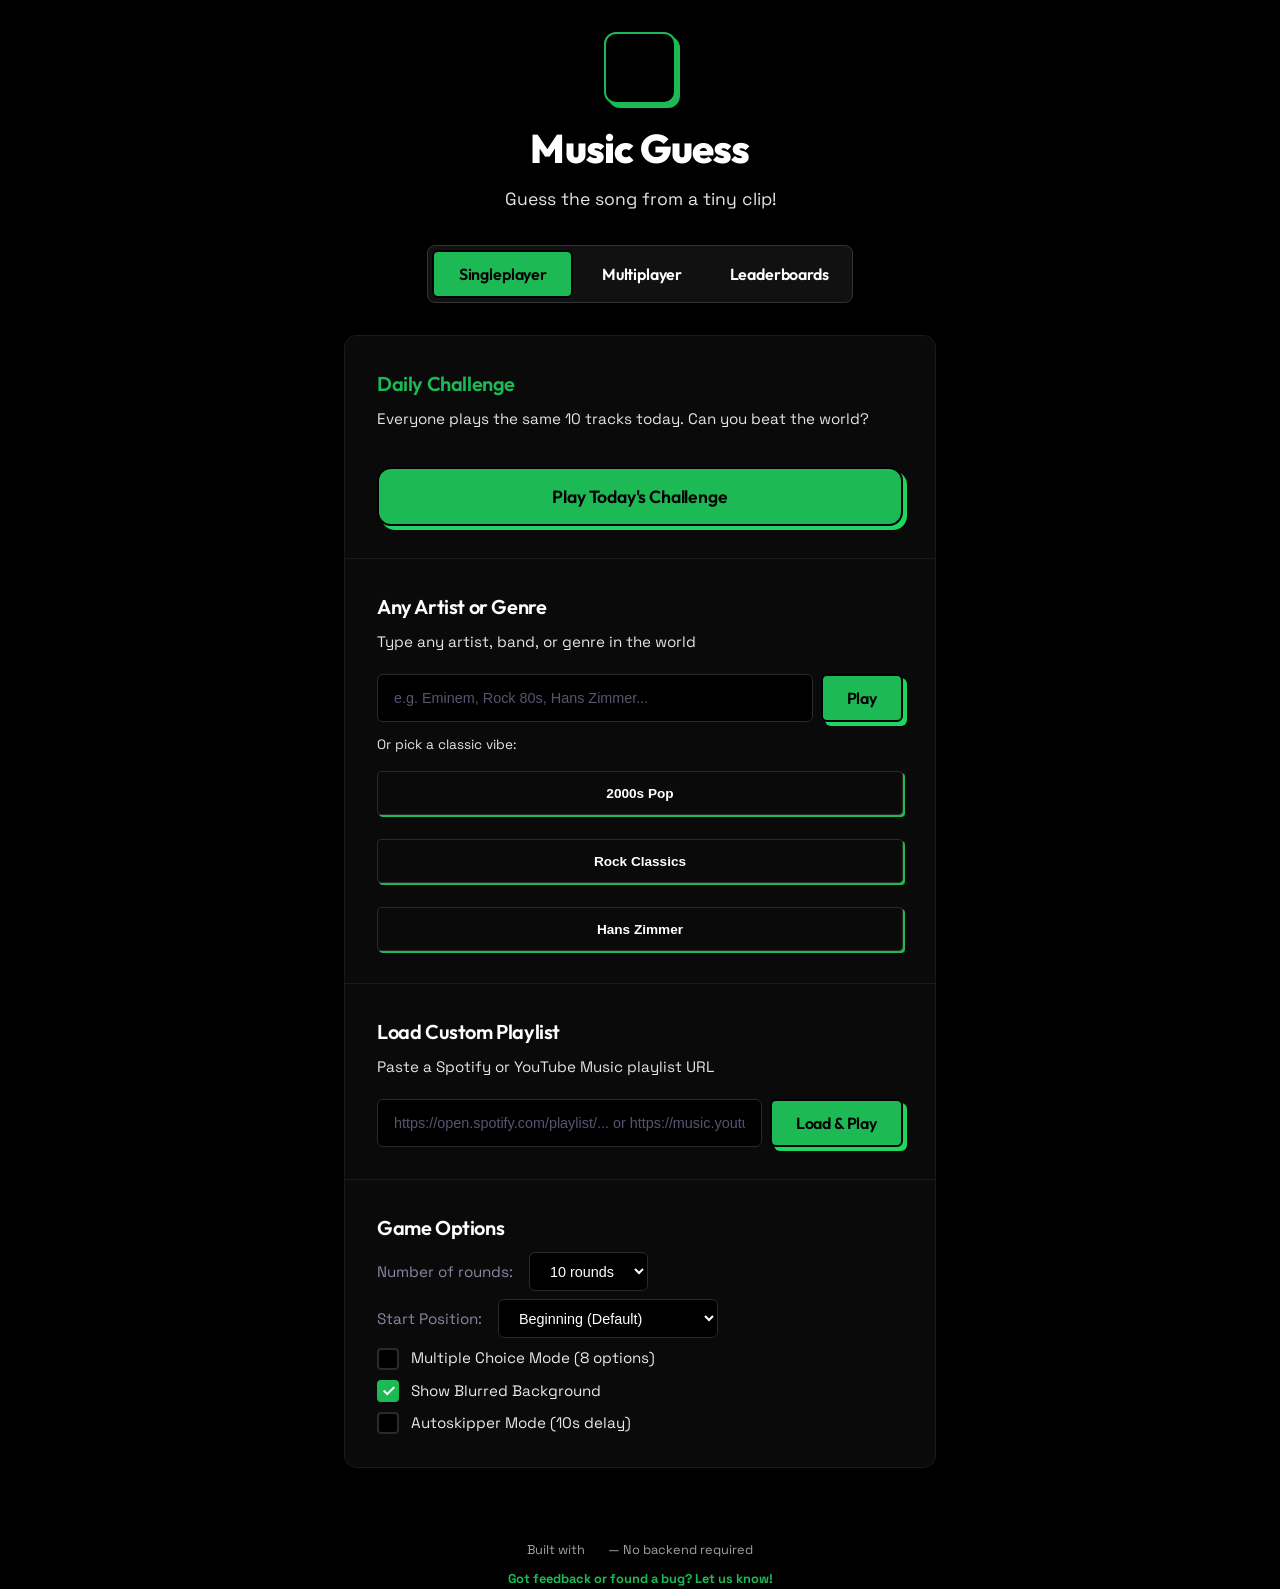
==== commit 8e0ec9c3: "Feat: Strava-like image sharing with QR code and Canvas API" ====
--- a/index.html
+++ b/index.html
@@ -426,6 +426,7 @@
          ═══════════════════════════════════════════════════════════════ -->
     <script src="https://cdn.jsdelivr.net/npm/canvas-confetti@1.9.3/dist/confetti.browser.min.js"></script>
     <script src="https://unpkg.com/peerjs@1.5.2/dist/peerjs.min.js"></script>
+    <script src="https://cdnjs.cloudflare.com/ajax/libs/qrious/4.0.2/qrious.min.js"></script>
     <script src="js/config.js?v=18"></script>
     <script src="js/fuzzy.js?v=18"></script>
     <script src="js/auth.js?v=18"></script>
--- a/css/style.css
+++ b/css/style.css
@@ -523,9 +523,12 @@
     flex-direction: column;
     align-items: center;
     gap: 1.5rem;
-    padding-top: 2rem;
+    padding: 2rem 1.5rem;
     min-height: 100vh;
     justify-content: flex-start;
+    background: rgba(0, 0, 0, 0.75);
+    backdrop-filter: blur(12px);
+    box-shadow: 0 0 40px rgba(0,0,0,0.5);
 }
 
 .game-header {
